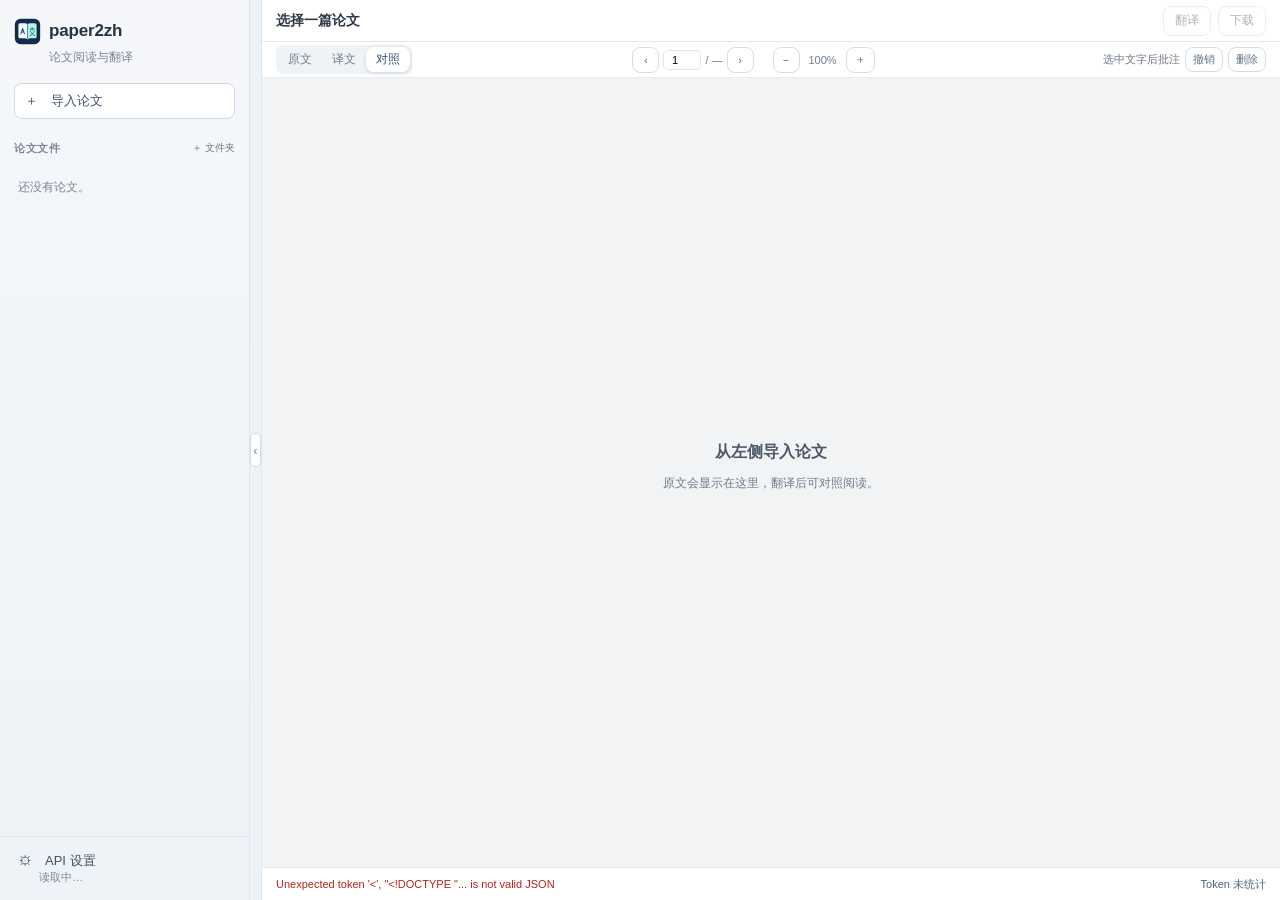
==== static/index.html @ c0a4ea42 "Release paper2zh v1.1.3" ====
<!doctype html>
<html lang="zh-CN">
<head>
<meta charset="utf-8">
<meta name="viewport" content="width=device-width, initial-scale=1">
<title>paper2zh · 论文工作区</title>
<link rel="icon" type="image/svg+xml" href="/static/icon.svg">
<link rel="alternate icon" href="/static/icon.ico">
<style>
:root{font-family:"Segoe UI","Microsoft YaHei",sans-serif;color:#26303d;--line:#e3e7ed;--muted:#778392}
*{box-sizing:border-box}[hidden]{display:none!important}body{margin:0}button,input,select{font:inherit}button{cursor:pointer}button:disabled{opacity:.45;cursor:default}
.app{height:100dvh;min-height:500px;display:grid;grid-template-columns:var(--sidebar-width,250px) 12px minmax(0,1fr)}
aside{display:flex;flex-direction:column;min-height:0;background:#f7f8fa;border-right:1px solid var(--line)}
.side-head{padding:20px 15px 13px}.brand{font-size:17px;font-weight:700}.brand b{display:inline-grid;place-items:center;background:#273344;color:white;width:27px;height:27px;border-radius:7px;margin-right:8px;font-size:14px}.hint{font-size:11px;color:var(--muted);margin:5px 0 20px 36px}
button{border:1px solid var(--line);border-radius:7px;background:white;color:#465364;padding:6px 10px}.primary{background:#2767d6;border-color:#2767d6;color:white}.import{width:100%;text-align:left;background:#273344;color:white;border-color:#273344;padding:10px}.import:hover{background:#3b4a60}
.side-label{font-size:11px;color:#929aa6;font-weight:700;letter-spacing:.08em;margin:8px 16px}.files{flex:1;min-height:0;overflow:auto;padding:0 7px}.file{display:block;width:100%;text-align:left;background:transparent;border:1px solid transparent;padding:10px;border-radius:8px}.file:hover{background:#edf0f4}.file.active{background:#e6efff;border-color:#d3e1fa}.file strong{display:block;overflow:hidden;text-overflow:ellipsis;white-space:nowrap;font-size:12px}.file small{display:block;color:var(--muted);font-size:11px;margin-top:3px}.files-empty{padding:12px;color:var(--muted);font-size:12px}
.side-foot{padding:9px;border-top:1px solid var(--line)}.side-foot button{width:100%;text-align:left;border:0;background:transparent}.side-foot small{display:block;color:var(--muted);margin-left:20px}
.sidebar-resizer{display:flex;align-items:center;justify-content:center;position:relative;background:#f0f3f7;border-right:1px solid var(--line);cursor:col-resize;touch-action:none;user-select:none}.sidebar-resizer:focus-visible{outline:2px solid #2767d6;outline-offset:-2px}.sidebar-resizer button{width:20px;height:34px;padding:0;border:1px solid #d4dce8;border-radius:5px;background:#fff;color:#6b7788;font-size:13px;line-height:1}.sidebar-resizer button:hover{color:#2767d6;background:#f4f7ff}.sidebar-collapsed aside{overflow:hidden;border-right:0}.sidebar-collapsed .sidebar-resizer{cursor:default}.sidebar-collapsed .sidebar-resizer button{cursor:pointer}.sidebar-resizing,.sidebar-resizing *{cursor:col-resize!important;user-select:none!important}
main{min-width:0;display:flex;flex-direction:column}.top{display:flex;align-items:center;gap:7px;height:42px;padding:0 12px;border-bottom:1px solid var(--line)}.title{flex:1;min-width:0;overflow:hidden;text-overflow:ellipsis;white-space:nowrap;font-size:13px;font-weight:600}.menu{display:none}
.tools{display:flex;align-items:center;justify-content:space-between;gap:7px;height:36px;min-height:36px;padding:4px 12px;border-bottom:1px solid var(--line);flex-wrap:nowrap;overflow:hidden}.tabs{display:flex;flex:none;background:#eff1f5;padding:2px;border-radius:7px}.tabs button{border:0;background:transparent;font-size:11px;padding:4px 10px}.tabs button.active{background:#fff;box-shadow:0 1px 4px #d5dbe5}.controls{display:flex;align-items:center;gap:4px;color:var(--muted);font-size:11px;white-space:nowrap}.controls input{width:38px;text-align:center;padding:3px;border:1px solid var(--line);border-radius:5px}.controls button{padding:2px 8px}.zoom{width:38px;text-align:center}
.notice{display:none;padding:4px 12px;background:#f4f7ff;color:#556b91;font-size:11px;line-height:16px}.notice.show{display:block}
.scroll{flex:1;min-height:0;overflow:auto;background:#edf0f3;padding:22px}.pages{display:flex;justify-content:center;align-items:flex-start;gap:20px;min-width:max-content;width:max-content;margin:auto}.panel{flex:none}.caption{color:#707b88;font-size:11px;margin-bottom:6px}.page{display:block;max-width:none;height:auto;background:white;box-shadow:0 2px 12px #17223324}.page-error{display:none;background:#fff;color:#b42318;padding:30px;width:400px}.page-error.show{display:block}
.empty{height:100%;display:grid;place-items:center;text-align:center;color:var(--muted);font-size:12px}.empty strong{font-size:16px;color:#4d5969}.status{padding:7px 16px;min-height:33px;border-top:1px solid var(--line);font-size:11px;color:var(--muted)}.status.error,.msg.error{color:#b42318}.msg.ok{color:#15803d}
.backdrop{display:none;position:fixed;inset:0;z-index:10;background:#14203366;align-items:center;justify-content:center;padding:16px}.backdrop.open{display:flex}.modal{background:white;border-radius:12px;width:min(100%,480px);padding:20px;max-height:90dvh;overflow:auto;box-shadow:0 20px 50px #14203330}.modal h2{font-size:17px;margin:0 0 15px}.close{float:right;border:0;font-size:20px;padding:0 4px;color:#8792a0}.field{display:block;font-size:12px;color:#596473;margin:0 0 12px}.field input,.field select{display:block;width:100%;height:36px;margin-top:5px;border:1px solid #d5dce6;border-radius:7px;padding:6px 9px}.field small,.help{font-size:11px;color:#85909e}.pick{width:100%;border:1px dashed #bcc8d8;background:#f8fafc;padding:15px;margin:0 0 14px;text-align:center;overflow:hidden;text-overflow:ellipsis}.actions{display:flex;justify-content:flex-end;gap:8px;margin-top:16px}.msg{min-height:17px;font-size:12px;color:var(--muted)}.check{display:flex;align-items:center;gap:6px;font-size:12px;color:#596473}.links{display:flex;gap:12px}.links a{color:#2767d6;font-size:13px}
@media(max-width:720px){.app{display:block}.sidebar-resizer{display:none}.sidebar-collapsed aside{overflow:auto}aside{position:fixed;z-index:5;top:0;bottom:0;width:250px;transform:translateX(-100%);transition:transform .2s}aside.open{transform:none}main{height:100dvh}.menu{display:block;position:relative;z-index:6}.top,.tools{padding-left:9px;padding-right:9px}.tools{height:auto;min-height:36px;flex-wrap:wrap;overflow:visible}.annotate-controls{width:100%;margin:2px 0}.scroll{padding:12px}}
</style>
<link rel="stylesheet" href="/static/workspace.css">
<style>
.library-root-drop{margin:2px 0 5px;padding:6px 9px;border:1px dashed #c5d0de;border-radius:7px;color:#6d7d90;font-size:11px;text-align:center;transition:background .12s,border-color .12s,color .12s}.library-root-drop.drop-target,.folder-row.drop-target{background:#e5effd;border-color:#6b9bd9;color:#2d649d}.file-row.dragging{opacity:.48}.folder-row.drop-target{outline:2px solid #9bbce7;outline-offset:-2px}
</style>
</head>
<body>
<div class="app">
<aside id="sidebar"><div class="side-head"><div class="brand"><img src="/static/icon.svg" alt="" class="brand-icon">paper2zh</div><div class="hint">论文阅读与翻译</div><button class="import" id="open-import">＋　导入论文</button></div><div class="side-label">论文文件 <button id="new-folder" title="新建文件夹">＋ 文件夹</button></div><div class="files" id="files"><div class="files-empty">还没有论文。</div></div><div class="side-foot"><button id="open-settings">⚙　API 设置<small id="provider-summary">读取中…</small></button></div></aside><div class="sidebar-resizer" id="sidebar-resizer" role="separator" aria-orientation="vertical" aria-label="调整侧栏宽度" tabindex="0"><button id="sidebar-toggle" type="button" aria-label="折叠侧栏" aria-expanded="true">‹</button></div>
<main><div class="top"><button class="menu" id="menu">☰</button><div class="title" id="title">选择一篇论文</div><button id="open-translate" disabled>翻译</button><button id="open-download" disabled>下载</button></div>
<div class="tools"><div class="tabs"><button data-view="source">原文</button><button data-view="translated">译文</button><button data-view="compare" class="active">对照</button></div><div class="controls"><button id="prev">‹</button><input id="page-number" type="number" min="1" value="1"><span>/ <span id="total">—</span></span><button id="next">›</button><span>　</span><button id="zoom-out">−</button><span class="zoom" id="zoom-label">100%</span><button id="zoom-in">＋</button></div><div class="annotate-controls"><span class="annotation-hint">选中文字后批注</span><button class="mini" id="annotation-undo" title="撤销最近一条批注">撤销</button><button class="mini" id="annotation-delete" title="删除所选批注">删除</button></div></div>
<div class="notice" id="notice"></div><div class="progress-wrap" id="progress-wrap" hidden><div class="progress-copy"><span id="progress-stage">正在准备</span><span id="progress-value">处理中</span></div><div class="progress-track"><div id="progress-fill"></div></div></div><div class="scroll" id="scroll"><div class="empty" id="empty"><div><strong>从左侧导入论文</strong><p>原文会显示在这里，翻译后可对照阅读。</p></div></div><div class="pages" id="pages" hidden><div class="panel" id="source-panel"><div class="caption">原文</div><div class="page-frame" id="source-frame"><canvas class="pdf-canvas" id="source-canvas"></canvas><div class="textLayer" id="source-text"></div><div class="annotation-layer" id="source-annotations"></div></div><div class="page-error" id="source-error">原文页面无法显示。</div></div><div class="panel" id="translated-panel"><div class="caption">译文</div><div class="page-frame" id="translated-frame"><canvas class="pdf-canvas" id="translated-canvas"></canvas><div class="textLayer" id="translated-text"></div><div class="annotation-layer" id="translated-annotations"></div></div><div class="page-error" id="translated-error">译文页面无法显示。</div></div></div></div><div class="status" id="status"><span id="status-text">就绪</span><span id="token-usage">Token 未统计</span></div></main></div>
<div class="annotation-menu" id="annotation-menu"><button data-color="#FFE066" class="swatch" style="background:#FFE066" title="黄色高亮"></button><button data-color="#8CE99A" class="swatch" style="background:#8CE99A" title="绿色高亮"></button><button data-color="#74C0FC" class="swatch" style="background:#74C0FC" title="蓝色高亮"></button><button data-color="#FAA2C1" class="swatch" style="background:#FAA2C1" title="粉色高亮"></button><button id="annotation-underline">下划线</button></div>
<div class="file-context-menu" id="file-context-menu" role="menu" aria-label="论文操作" hidden>
<button type="button" role="menuitem" data-file-action="copy-markdown"><span class="menu-item-icon" data-menu-icon="copy" aria-hidden="true"></span>复制 Markdown 目录地址</button>
<button type="button" role="menuitem" data-file-action="move"><span class="menu-item-icon" data-menu-icon="folder" aria-hidden="true"></span>移动到文件夹</button>
<button type="button" role="menuitem" data-file-action="delete"><span class="menu-item-icon" data-menu-icon="trash" aria-hidden="true"></span>从文献库删除</button>
</div>
<div class="file-toast" id="file-toast" role="status" aria-live="polite" hidden></div>
<div class="backdrop" id="import-modal"><div class="modal"><button class="close" data-close="import-modal">×</button><h2>导入论文</h2><input type="file" accept=".pdf,application/pdf" id="file-input" hidden><button class="pick" id="pick-file">点击选择 PDF（最大 100 MB）</button><label class="field">导入后处理<select id="import-action"><option value="import">仅导入，稍后翻译</option><option value="translate">导入并翻译</option><option value="demo">导入并演示流程</option></select></label><div id="import-options" hidden><label class="field">范围<select id="import-mode"><option value="trial">指定页码</option><option value="full">全文</option></select></label><label class="field" id="import-pages-wrap">页码<input id="import-pages" placeholder="例如 1-3 或 1,4-5"></label></div><div class="msg" id="import-msg"></div><div class="actions"><button data-close="import-modal">取消</button><button class="primary" id="submit-import">导入</button></div></div></div>
<div class="backdrop" id="translate-modal"><div class="modal"><button class="close" data-close="translate-modal">×</button><h2>翻译论文</h2><p class="help" id="translate-name"></p><label class="field">范围<select id="translate-mode"><option value="trial">指定页码</option><option value="full">全文</option></select></label><label class="field" id="translate-pages-wrap">页码<input id="translate-pages" placeholder="例如 1-3 或 1,4-5"></label><label class="check"><input type="checkbox" id="translate-demo">演示流程，不调用 API</label><div class="msg" id="translate-msg"></div><div class="actions"><button data-close="translate-modal">取消</button><button class="primary" id="submit-translate">开始翻译</button></div></div></div>
<div class="backdrop" id="settings-modal"><div class="modal"><button class="close" data-close="settings-modal">×</button><h2>API 设置</h2><label class="field">Provider<input id="provider"></label><label class="field">Base URL<input id="base-url"></label><label class="field">模型<input id="model"></label><label class="field">API Key<input id="api-key" type="password" autocomplete="new-password" placeholder="留空保持原值"><small id="key-state"></small></label><label class="check"><input id="reuse-key" type="checkbox">更换服务商或 URL 时复用现有 Key</label><p class="help" id="storage"></p><div class="msg" id="settings-msg"></div><div class="actions"><button id="test-connection">测试连接</button><button class="primary" id="save-settings">保存设置</button></div></div></div>
<div class="backdrop" id="duplicate-modal"><div class="modal"><button class="close" data-close="duplicate-modal">×</button><h2>论文已存在</h2><p class="help" id="duplicate-name">已打开已有论文。</p><div class="actions"><button class="primary" data-close="duplicate-modal">知道了</button></div></div></div>
<div class="backdrop" id="folder-modal"><div class="modal"><button class="close" data-close="folder-modal">×</button><h2 id="folder-title">新建文件夹</h2><label class="field" id="folder-name-wrap">文件夹名称<input id="folder-name" maxlength="80"></label><label class="field">上级文件夹<select id="folder-parent"></select></label><div class="msg" id="folder-msg"></div><div class="actions"><button data-close="folder-modal">取消</button><button class="primary" id="submit-folder">保存</button></div></div></div>
<div class="backdrop" id="folder-delete-modal" role="dialog" aria-modal="true" aria-labelledby="folder-delete-title" aria-describedby="folder-delete-description"><div class="modal"><button class="close" data-close="folder-delete-modal">×</button><h2 id="folder-delete-title">删除文件夹</h2><p class="help" id="folder-delete-description">仅删除“<strong id="folder-delete-name"></strong>”这一分类；本层文献和子文件夹会移到上一级，所有文献内容都会保留。</p><div class="msg" id="folder-delete-msg"></div><div class="actions"><button id="folder-delete-cancel" data-close="folder-delete-modal">取消</button><button class="primary danger" id="submit-folder-delete">删除分类</button></div></div></div>
<div class="backdrop" id="move-modal"><div class="modal"><button class="close" data-close="move-modal">×</button><h2>移动论文</h2><p class="help" id="move-name"></p><label class="field">目标文件夹<select id="move-destination"></select></label><div class="msg" id="move-msg"></div><div class="actions"><button data-close="move-modal">取消</button><button class="primary" id="submit-move">移动</button></div></div></div>
<div class="backdrop" id="delete-modal" role="dialog" aria-modal="true" aria-labelledby="delete-title"><div class="modal"><button class="close" data-close="delete-modal">×</button><h2 id="delete-title">从文献库删除</h2><p class="help">仅删除 <strong id="delete-name"></strong> 在软件文献库中托管的 PDF、译文、Markdown、批注和记录。外部原始 PDF 不会被删除。</p><div class="msg" id="delete-msg"></div><div class="actions"><button id="delete-cancel" data-close="delete-modal">取消</button><button class="primary danger" id="submit-delete">删除文献库副本</button></div></div></div>
<script type="module" src="/static/workspace.mjs"></script>
</body>
</html>
---- static/workspace.css ----
[hidden]{display:none!important}
.page-frame{position:relative;background:white;box-shadow:0 2px 12px #17223324}
.pdf-canvas{display:block}
.textLayer{position:absolute;inset:0;overflow:hidden;line-height:1;text-align:initial;text-size-adjust:none;forced-color-adjust:none;transform-origin:0 0;--min-font-size:1;--text-scale-factor:calc(var(--total-scale-factor) * var(--min-font-size));--min-font-size-inv:calc(1 / var(--min-font-size))}
.textLayer span,.textLayer br{position:absolute;color:transparent;white-space:pre;cursor:text;transform-origin:0 0;user-select:text}
.textLayer > :not(.markedContent),.textLayer .markedContent span:not(.markedContent){--font-height:0;font-size:calc(var(--text-scale-factor) * var(--font-height));--scale-x:1;--rotate:0deg;transform:rotate(var(--rotate)) scaleX(var(--scale-x)) scale(var(--min-font-size-inv))}
.textLayer .markedContent{display:contents}
.textLayer ::selection{background:rgba(45,110,225,.33)}
.annotation-layer{position:absolute;inset:0;pointer-events:none;overflow:hidden}
.annotation-mark{position:absolute;mix-blend-mode:multiply;opacity:.48}
.annotation-mark.underline{background:transparent!important;border-bottom:2px solid var(--mark-color)}
.annotate-controls{display:flex;align-items:center;gap:5px;margin-left:8px}
.annotate-controls .swatch{width:22px;height:22px;padding:0;border:1px solid #a8b1bd;border-radius:5px}
.annotate-controls .mini{font-size:11px;padding:4px 7px}
.annotate-controls .mini.active{border-color:#2767d6;color:#2767d6;background:#eff5ff}
.annotation-hint{font-size:11px;color:#6d7784;white-space:nowrap}
.annotation-menu{display:none;position:fixed;z-index:9;background:white;border:1px solid #dce2ea;border-radius:9px;box-shadow:0 6px 22px #16243633;padding:7px;gap:5px;align-items:center}
.annotation-menu.open{display:flex}.annotation-menu button{font-size:11px;padding:4px 7px}
.annotation-menu .swatch{width:24px;height:24px;padding:0;border:1px solid #b3bcc9}
@media(max-width:900px){.annotate-controls{width:100%;margin:2px 0}.annotation-hint{display:none}}
.status{display:flex;justify-content:space-between;gap:12px;align-items:center}.status #status-text{min-width:0;overflow:hidden;text-overflow:ellipsis;white-space:nowrap}.status #token-usage{flex:none;white-space:nowrap;font-variant-numeric:tabular-nums;color:#50627b}
.brand-icon{width:27px;height:27px;margin-right:8px;border-radius:7px;vertical-align:middle}
.side-label{display:flex;justify-content:space-between;align-items:center}.side-label button{font-size:10px;font-weight:400;color:#697585;background:transparent;border:0;padding:2px 0}.folder-row{display:flex;align-items:center;gap:3px;height:32px;padding-right:5px;border-radius:7px}.folder-row:hover{background:#edf0f4}.folder-toggle{flex:1;min-width:0;background:transparent;border:0;text-align:left;padding:5px 2px;overflow:hidden;text-overflow:ellipsis;white-space:nowrap;font-size:12px}.folder-action,.file-move{border:0;background:transparent;color:#788493;padding:2px 4px;font-size:12px}.folder-action:hover,.file-move:hover{color:#2767d6;background:#e5ecf7}.file-row{display:flex;align-items:center;border-radius:8px}.file-row .file{flex:1;min-width:0}.file-row .file-move{margin-right:4px}
html,body{height:100%;overflow:hidden}.app{height:100dvh;min-height:0;overflow:hidden}main{min-height:0;height:100%}.scroll{min-height:0;overflow:auto}#pages.pages{display:block;width:100%;min-width:0;margin:0}.reader-row{display:flex;justify-content:center;align-items:flex-start;gap:20px;width:100%;min-width:0}.reader-row+.reader-row{margin-top:19px}.reader-panel{flex:none}.page-placeholder{display:grid;place-items:center;width:100%;height:100%;min-height:30px;color:#8b96a5;font-size:12px;background:#fff}.reader-panel .page-error{width:auto;min-width:240px}.reader-panel .page-frame{overflow:hidden}
.progress-wrap{padding:8px 16px 10px;background:#f4f7fd;border-bottom:1px solid #e1e8f4}.progress-copy{display:flex;justify-content:space-between;color:#3f5c82;font-size:11px;margin-bottom:6px}.progress-track{height:5px;overflow:hidden;background:#dce6f3;border-radius:99px}.progress-track>div{height:100%;width:0;background:#2767d6;border-radius:99px;transition:width .25s}.progress-wrap.indeterminate .progress-track>div{width:35%;animation:progress-slide 1.5s ease-in-out infinite}@keyframes progress-slide{from{transform:translateX(-100%)}to{transform:translateX(290%)}}
.progress-wrap{padding:3px 12px 4px}.progress-copy{margin-bottom:3px;font-size:10px;line-height:13px}.progress-track{height:3px}
@media (min-width:721px) and (max-width:900px){.annotate-controls{width:auto;margin:0 0 0 4px}.tools{gap:4px}.tabs button{padding-left:6px;padding-right:6px}.controls button{padding-left:5px;padding-right:5px}}
.scroll{cursor:text}.scroll.space-pan{cursor:grab}.scroll.space-pan.is-panning{cursor:grabbing}
.actions .danger{background:#b74745;color:#fff;border-color:#b74745}.actions .danger:hover{background:#9f3938;border-color:#9f3938}

/* Light desktop reading workspace. Keep the reader geometry above intact. */
:root{
  --line:#e1e6ee;
  --muted:#6f7c8c;
  --ink:#273343;
  --accent:#3f78c9;
  --sidebar-bg:#f3f6f9;
}
html,body{font-family:"Segoe UI Variable","Segoe UI","Microsoft YaHei UI","Microsoft YaHei",sans-serif;color:var(--ink);font-size:14px}
button,input,select{font-family:inherit}
button{border-radius:8px;transition:background-color .12s ease,border-color .12s ease,color .12s ease,box-shadow .12s ease}
aside{background:linear-gradient(180deg,#f5f7fa 0%,#eef3f7 100%);border-right-color:#dfe5ec}
.side-head{padding:18px 14px 12px}.brand{font-size:17px;font-weight:600;letter-spacing:-.01em}.brand b{font-weight:600}.hint{font-size:12px;color:#788596;margin:4px 0 17px 35px}
.import{height:36px;padding:7px 10px;background:#fff;color:#41546b;border:1px solid #cfd9e5;font-size:13px;font-weight:500}.import:hover{background:#f5f8fc;border-color:#b7c7da;color:#2f5f9e}
.side-label{font-size:11px;color:#7d8998;font-weight:600;letter-spacing:.05em;margin:8px 14px}.side-label button{font-weight:500}
.files{padding:0 7px 8px}.file-row{min-height:46px}.file{padding:8px 9px;border-radius:8px;color:#344252}.file:hover{background:#e8edf3}.file:focus-visible,.file-menu-trigger:focus-visible,.folder-toggle:focus-visible,.folder-action:focus-visible{outline:2px solid #8eb5e4;outline-offset:-2px}.file.active{position:relative;background:#e7edf4;border-color:transparent;color:#25384d;box-shadow:inset 2px 0 0 var(--accent)}.file strong{font-size:13px;font-weight:500;line-height:18px}.file small{font-size:11px;color:#788697;margin-top:2px}.files-empty{padding:14px 11px;color:#788697;font-size:12px}
.ui-icon,.menu-item-icon{display:inline-flex;align-items:center;justify-content:center;flex:0 0 auto;width:16px;height:16px;margin-right:7px;color:#75869b;vertical-align:-3px}.ui-icon svg,.menu-item-icon svg{width:15px;height:15px;fill:none;stroke:currentColor;stroke-linecap:round;stroke-linejoin:round;stroke-width:1.35}.folder-toggle .ui-icon{margin-right:6px}.folder-toggle .ui-icon:first-child{width:11px;margin-right:3px;color:#8695a7}.folder-toggle{font-size:13px;color:#425163;padding:6px 2px}.folder-row{height:34px}.folder-action,.file-menu-trigger{width:28px;height:28px;padding:5px;border-radius:6px;color:#8190a1;font-size:12px;line-height:1}.folder-action{opacity:0}.folder-row:hover .folder-action,.folder-action:focus-visible{opacity:1}.folder-action .ui-icon,.file-menu-trigger .ui-icon{width:16px;height:16px;margin:0}.folder-action:hover,.file-menu-trigger:hover{color:#3f6fa9;background:#e2eaf3}.file-menu-trigger{opacity:0;border:0;background:transparent;margin-right:3px}.file-row:hover .file-menu-trigger,.file-menu-trigger:focus-visible{opacity:1}
.side-foot{padding:9px;border-top-color:#dfe5ec}.side-foot button{color:#425163;font-size:13px}.side-foot small{font-size:11px;color:#788697}
.sidebar-resizer{background:#edf2f6;border-right-color:#dfe5ec}.sidebar-resizer button{border-color:#d2dce7;color:#718096}.sidebar-resizer button:hover{color:#3f78c9;background:#f8fbff}
main{background:#fff}.top{height:42px;padding:0 14px;border-bottom-color:#e2e7ed}.title{font-size:14px;font-weight:600;color:#2e3947}.top>button:not(.menu){height:30px;padding:4px 11px;background:#fff;border-color:#d2dbe6;color:#4b5b6e;font-size:12px}.top>button:not(.menu):not(:disabled):hover{background:#f4f7fb;border-color:#b9c9db;color:#315f98}.tools{height:36px;min-height:36px;padding:4px 14px;border-bottom-color:#e7ebf0}.tabs{background:#f0f3f6}.tabs button{font-size:12px;color:#718094}.tabs button.active{color:#334e70;box-shadow:0 1px 4px #c9d2dd}.controls button{border-color:#d5dee8;background:#fff;color:#627185;height:26px;min-width:27px}.controls button:hover{background:#f4f7fb;color:#3d6fa8}.annotate-controls .mini{height:25px;border-color:#d5dee8;background:#fff;color:#637286}.annotate-controls .mini:hover{background:#f4f7fb}.scroll{background:#f1f3f5;padding:20px}.page-frame{box-shadow:0 2px 13px rgba(35,49,66,.13)}.status{padding:7px 14px;border-top-color:#e3e8ee;color:#748193;background:#fff}
.file-context-menu{position:fixed;z-index:30;display:flex;flex-direction:column;min-width:222px;padding:5px;background:#fff;border:1px solid #d8e0ea;border-radius:9px;box-shadow:0 9px 28px rgba(33,49,69,.16)}.file-context-menu.open{display:flex}.file-context-menu button{display:flex;align-items:center;width:100%;min-height:34px;padding:7px 9px;border:0;border-radius:6px;background:transparent;color:#394b60;text-align:left;font-size:13px}.file-context-menu button:hover,.file-context-menu button:focus-visible{background:#eef4fb;color:#2f619b;outline:none}.file-context-menu .menu-item-icon{margin-right:8px;color:#70839a}.file-toast{position:fixed;z-index:40;left:50%;bottom:47px;transform:translateX(-50%);max-width:min(90vw,460px);padding:8px 13px;border:1px solid #d6e0ec;border-radius:8px;background:#fff;color:#45617f;box-shadow:0 5px 18px rgba(33,49,69,.14);font-size:12px}.file-toast.error{color:#a13c3a;border-color:#edd0cf;background:#fffafa}
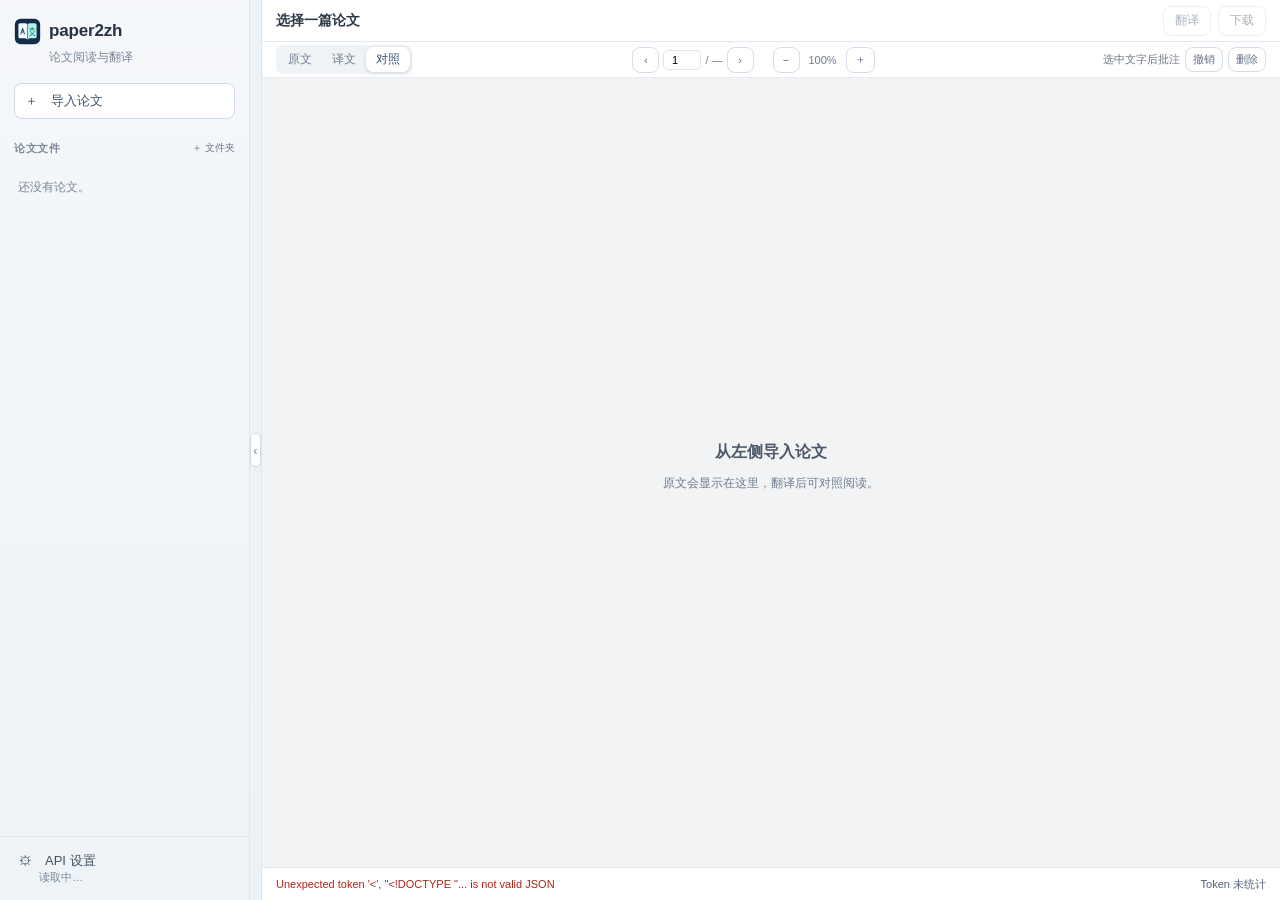
==== commit 6fe4a11f: "feat: add bounded batch PDF import" ====
--- a/static/index.html
+++ b/static/index.html
@@ -25,6 +25,7 @@
 @media(max-width:720px){.app{display:block}.sidebar-resizer{display:none}.sidebar-collapsed aside{overflow:auto}aside{position:fixed;z-index:5;top:0;bottom:0;width:250px;transform:translateX(-100%);transition:transform .2s}aside.open{transform:none}main{height:100dvh}.menu{display:block;position:relative;z-index:6}.top,.tools{padding-left:9px;padding-right:9px}.tools{height:auto;min-height:36px;flex-wrap:wrap;overflow:visible}.annotate-controls{width:100%;margin:2px 0}.scroll{padding:12px}}
 </style>
 <link rel="stylesheet" href="/static/workspace.css">
+<style>#import-summary{max-height:35vh;overflow:auto}</style>
 <style>
 .library-root-drop{margin:2px 0 5px;padding:6px 9px;border:1px dashed #c5d0de;border-radius:7px;color:#6d7d90;font-size:11px;text-align:center;transition:background .12s,border-color .12s,color .12s}.library-root-drop.drop-target,.folder-row.drop-target{background:#e5effd;border-color:#6b9bd9;color:#2d649d}.file-row.dragging{opacity:.48}.folder-row.drop-target{outline:2px solid #9bbce7;outline-offset:-2px}
 </style>
@@ -42,7 +43,7 @@
 <button type="button" role="menuitem" data-file-action="delete"><span class="menu-item-icon" data-menu-icon="trash" aria-hidden="true"></span>从文献库删除</button>
 </div>
 <div class="file-toast" id="file-toast" role="status" aria-live="polite" hidden></div>
-<div class="backdrop" id="import-modal"><div class="modal"><button class="close" data-close="import-modal">×</button><h2>导入论文</h2><input type="file" accept=".pdf,application/pdf" id="file-input" hidden><button class="pick" id="pick-file">点击选择 PDF（最大 100 MB）</button><label class="field">导入后处理<select id="import-action"><option value="import">仅导入，稍后翻译</option><option value="translate">导入并翻译</option><option value="demo">导入并演示流程</option></select></label><div id="import-options" hidden><label class="field">范围<select id="import-mode"><option value="trial">指定页码</option><option value="full">全文</option></select></label><label class="field" id="import-pages-wrap">页码<input id="import-pages" placeholder="例如 1-3 或 1,4-5"></label></div><div class="msg" id="import-msg"></div><div class="actions"><button data-close="import-modal">取消</button><button class="primary" id="submit-import">导入</button></div></div></div>
+<div class="backdrop" id="import-modal"><div class="modal"><button class="close" data-close="import-modal">×</button><h2>导入论文</h2><input type="file" accept=".pdf,application/pdf" id="file-input" multiple hidden><button class="pick" id="pick-file">点击选择 PDF（最大 100 MB）</button><div class="help" id="import-selection" aria-live="polite">未选择文件</div><label class="field">导入后处理<select id="import-action"><option value="import">仅导入，稍后翻译</option><option value="translate">导入并翻译</option><option value="demo">导入并演示流程</option></select></label><div class="help" id="import-batch-hint" hidden>已选择多篇论文，本批次仅支持“仅导入，稍后翻译”。</div><div id="import-options" hidden><label class="field">范围<select id="import-mode"><option value="trial">指定页码</option><option value="full">全文</option></select></label><label class="field" id="import-pages-wrap">页码<input id="import-pages" placeholder="例如 1-3 或 1,4-5"></label></div><div class="progress-wrap indeterminate" id="import-progress" hidden><div class="progress-copy"><span id="import-progress-stage">正在导入</span><span id="import-progress-value">处理中</span></div><div class="progress-track"><div id="import-progress-fill"></div></div></div><div class="msg" id="import-msg"></div><div class="msg" id="import-summary" hidden></div><div class="actions"><button data-close="import-modal">取消</button><button class="primary" id="submit-import">导入</button></div></div></div>
 <div class="backdrop" id="translate-modal"><div class="modal"><button class="close" data-close="translate-modal">×</button><h2>翻译论文</h2><p class="help" id="translate-name"></p><label class="field">范围<select id="translate-mode"><option value="trial">指定页码</option><option value="full">全文</option></select></label><label class="field" id="translate-pages-wrap">页码<input id="translate-pages" placeholder="例如 1-3 或 1,4-5"></label><label class="check"><input type="checkbox" id="translate-demo">演示流程，不调用 API</label><div class="msg" id="translate-msg"></div><div class="actions"><button data-close="translate-modal">取消</button><button class="primary" id="submit-translate">开始翻译</button></div></div></div>
 <div class="backdrop" id="settings-modal"><div class="modal"><button class="close" data-close="settings-modal">×</button><h2>API 设置</h2><label class="field">Provider<input id="provider"></label><label class="field">Base URL<input id="base-url"></label><label class="field">模型<input id="model"></label><label class="field">API Key<input id="api-key" type="password" autocomplete="new-password" placeholder="留空保持原值"><small id="key-state"></small></label><label class="check"><input id="reuse-key" type="checkbox">更换服务商或 URL 时复用现有 Key</label><p class="help" id="storage"></p><div class="msg" id="settings-msg"></div><div class="actions"><button id="test-connection">测试连接</button><button class="primary" id="save-settings">保存设置</button></div></div></div>
 <div class="backdrop" id="duplicate-modal"><div class="modal"><button class="close" data-close="duplicate-modal">×</button><h2>论文已存在</h2><p class="help" id="duplicate-name">已打开已有论文。</p><div class="actions"><button class="primary" data-close="duplicate-modal">知道了</button></div></div></div>
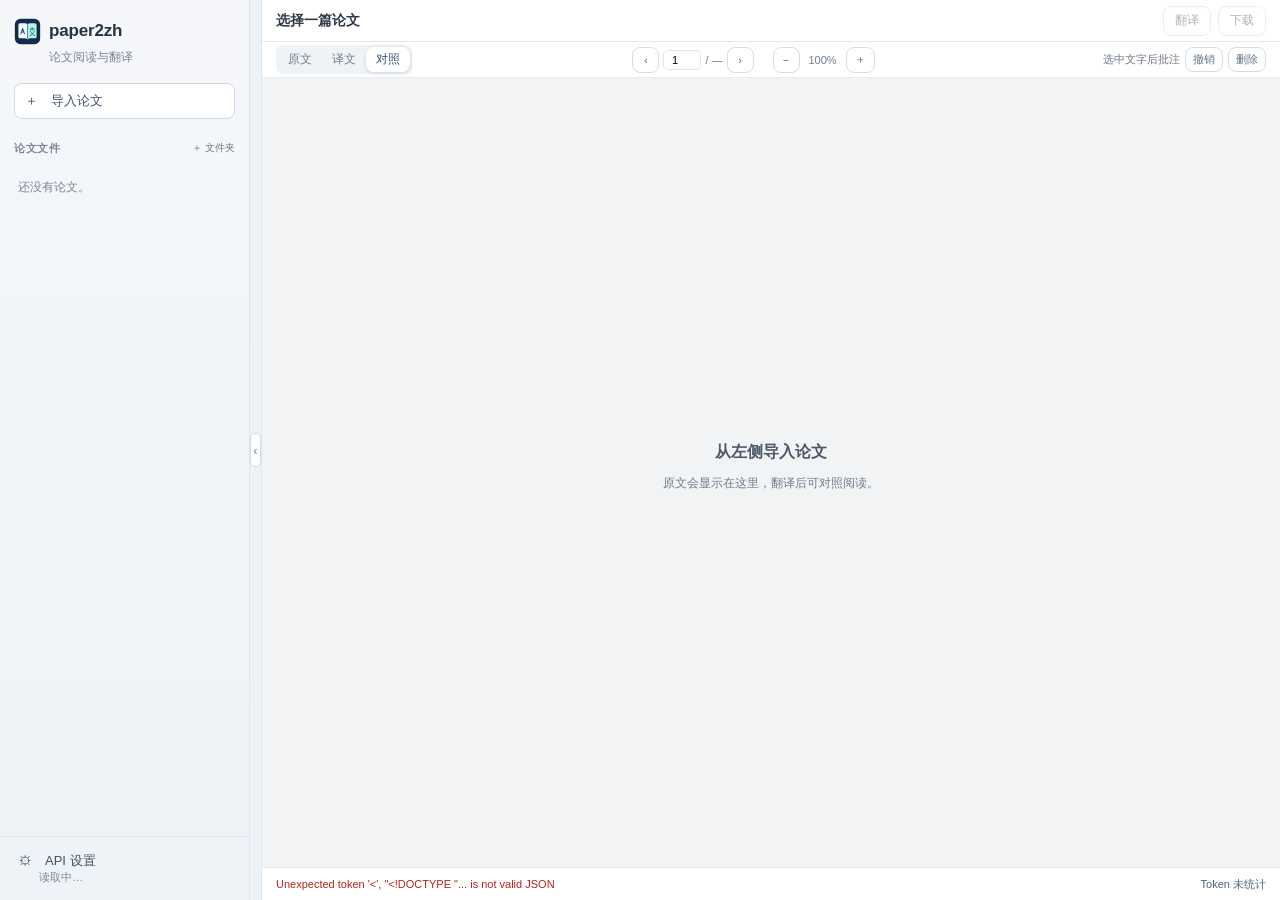
==== commit 4bf32713: "fix: harden diagnostics and unicode responses" ====
--- a/static/index.html
+++ b/static/index.html
@@ -45,7 +45,7 @@
 <div class="file-toast" id="file-toast" role="status" aria-live="polite" hidden></div>
 <div class="backdrop" id="import-modal"><div class="modal"><button class="close" data-close="import-modal">×</button><h2>导入论文</h2><input type="file" accept=".pdf,application/pdf" id="file-input" multiple hidden><button class="pick" id="pick-file">点击选择 PDF（最大 100 MB）</button><div class="help" id="import-selection" aria-live="polite">未选择文件</div><label class="field">导入后处理<select id="import-action"><option value="import">仅导入，稍后翻译</option><option value="translate">导入并翻译</option><option value="demo">导入并演示流程</option></select></label><div class="help" id="import-batch-hint" hidden>已选择多篇论文，本批次仅支持“仅导入，稍后翻译”。</div><div id="import-options" hidden><label class="field">范围<select id="import-mode"><option value="trial">指定页码</option><option value="full">全文</option></select></label><label class="field" id="import-pages-wrap">页码<input id="import-pages" placeholder="例如 1-3 或 1,4-5"></label></div><div class="progress-wrap indeterminate" id="import-progress" hidden><div class="progress-copy"><span id="import-progress-stage">正在导入</span><span id="import-progress-value">处理中</span></div><div class="progress-track"><div id="import-progress-fill"></div></div></div><div class="msg" id="import-msg"></div><div class="msg" id="import-summary" hidden></div><div class="actions"><button data-close="import-modal">取消</button><button class="primary" id="submit-import">导入</button></div></div></div>
 <div class="backdrop" id="translate-modal"><div class="modal"><button class="close" data-close="translate-modal">×</button><h2>翻译论文</h2><p class="help" id="translate-name"></p><label class="field">范围<select id="translate-mode"><option value="trial">指定页码</option><option value="full">全文</option></select></label><label class="field" id="translate-pages-wrap">页码<input id="translate-pages" placeholder="例如 1-3 或 1,4-5"></label><label class="check"><input type="checkbox" id="translate-demo">演示流程，不调用 API</label><div class="msg" id="translate-msg"></div><div class="actions"><button data-close="translate-modal">取消</button><button class="primary" id="submit-translate">开始翻译</button></div></div></div>
-<div class="backdrop" id="settings-modal"><div class="modal"><button class="close" data-close="settings-modal">×</button><h2>API 设置</h2><label class="field">Provider<input id="provider"></label><label class="field">Base URL<input id="base-url"></label><label class="field">模型<input id="model"></label><label class="field">API Key<input id="api-key" type="password" autocomplete="new-password" placeholder="留空保持原值"><small id="key-state"></small></label><label class="check"><input id="reuse-key" type="checkbox">更换服务商或 URL 时复用现有 Key</label><p class="help" id="storage"></p><div class="msg" id="settings-msg"></div><div class="actions"><button id="test-connection">测试连接</button><button class="primary" id="save-settings">保存设置</button></div></div></div>
+<div class="backdrop" id="settings-modal"><div class="modal"><button class="close" data-close="settings-modal">×</button><h2>API 设置</h2><label class="field">Provider<input id="provider"></label><label class="field">Base URL<input id="base-url"></label><label class="field">模型<input id="model"></label><label class="field">API Key<input id="api-key" type="password" autocomplete="new-password" placeholder="留空保持原值"><small id="key-state"></small></label><label class="check"><input id="reuse-key" type="checkbox">更换服务商或 URL 时复用现有 Key</label><p class="help" id="storage"></p><div class="msg" id="settings-msg"></div><div class="actions"><button id="download-diagnostics">下载诊断日志</button><button id="test-connection">测试连接</button><button class="primary" id="save-settings">保存设置</button></div></div></div>
 <div class="backdrop" id="duplicate-modal"><div class="modal"><button class="close" data-close="duplicate-modal">×</button><h2>论文已存在</h2><p class="help" id="duplicate-name">已打开已有论文。</p><div class="actions"><button class="primary" data-close="duplicate-modal">知道了</button></div></div></div>
 <div class="backdrop" id="folder-modal"><div class="modal"><button class="close" data-close="folder-modal">×</button><h2 id="folder-title">新建文件夹</h2><label class="field" id="folder-name-wrap">文件夹名称<input id="folder-name" maxlength="80"></label><label class="field">上级文件夹<select id="folder-parent"></select></label><div class="msg" id="folder-msg"></div><div class="actions"><button data-close="folder-modal">取消</button><button class="primary" id="submit-folder">保存</button></div></div></div>
 <div class="backdrop" id="folder-delete-modal" role="dialog" aria-modal="true" aria-labelledby="folder-delete-title" aria-describedby="folder-delete-description"><div class="modal"><button class="close" data-close="folder-delete-modal">×</button><h2 id="folder-delete-title">删除文件夹</h2><p class="help" id="folder-delete-description">仅删除“<strong id="folder-delete-name"></strong>”这一分类；本层文献和子文件夹会移到上一级，所有文献内容都会保留。</p><div class="msg" id="folder-delete-msg"></div><div class="actions"><button id="folder-delete-cancel" data-close="folder-delete-modal">取消</button><button class="primary danger" id="submit-folder-delete">删除分类</button></div></div></div>
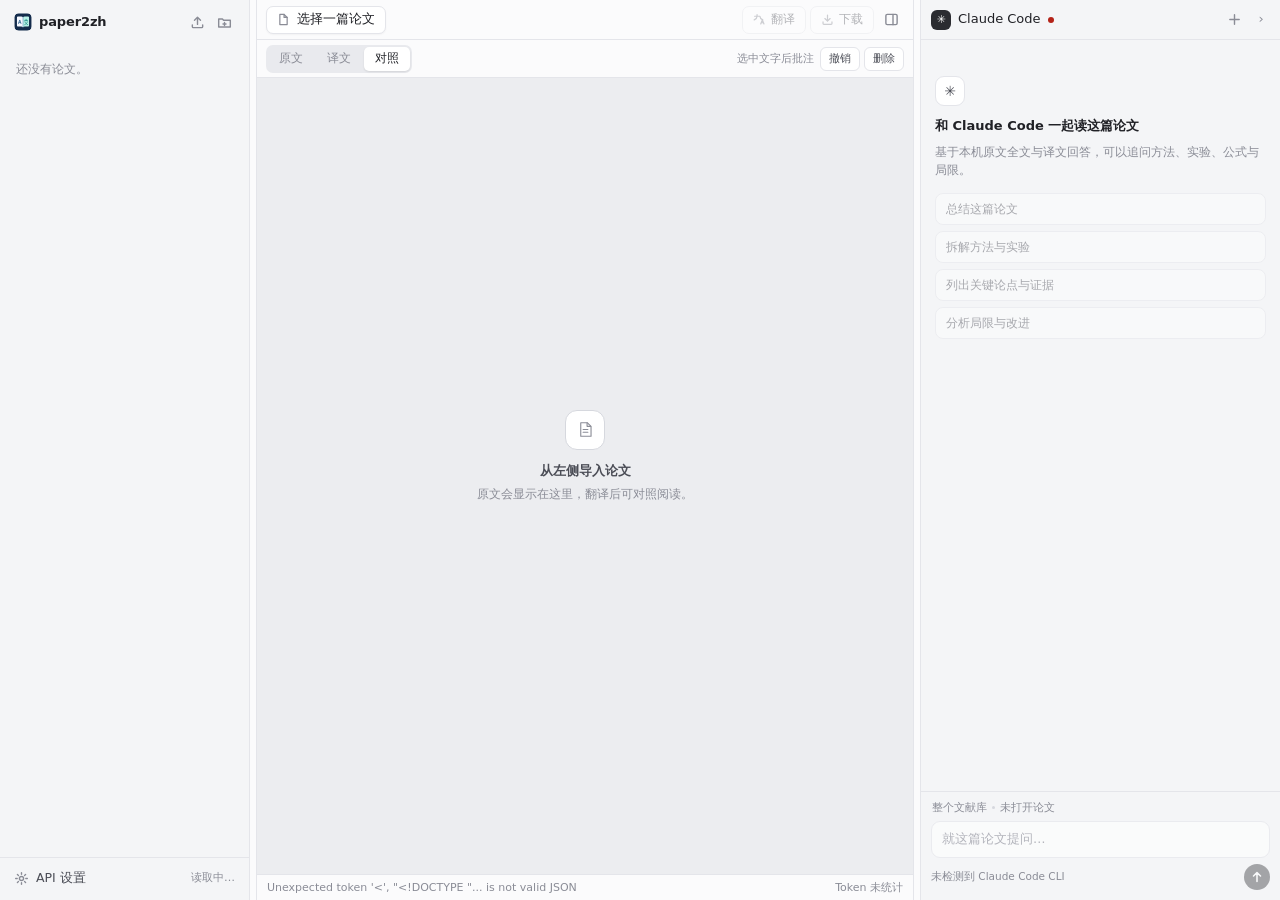
==== commit 820ffd34: "feat: add Agentero-style workspace and Claude Code assistant - restyle the three-pane workspace with" ====
--- a/static/index.html
+++ b/static/index.html
@@ -6,51 +6,271 @@
 <title>paper2zh · 论文工作区</title>
 <link rel="icon" type="image/svg+xml" href="/static/icon.svg">
 <link rel="alternate icon" href="/static/icon.ico">
-<style>
-:root{font-family:"Segoe UI","Microsoft YaHei",sans-serif;color:#26303d;--line:#e3e7ed;--muted:#778392}
-*{box-sizing:border-box}[hidden]{display:none!important}body{margin:0}button,input,select{font:inherit}button{cursor:pointer}button:disabled{opacity:.45;cursor:default}
-.app{height:100dvh;min-height:500px;display:grid;grid-template-columns:var(--sidebar-width,250px) 12px minmax(0,1fr)}
-aside{display:flex;flex-direction:column;min-height:0;background:#f7f8fa;border-right:1px solid var(--line)}
-.side-head{padding:20px 15px 13px}.brand{font-size:17px;font-weight:700}.brand b{display:inline-grid;place-items:center;background:#273344;color:white;width:27px;height:27px;border-radius:7px;margin-right:8px;font-size:14px}.hint{font-size:11px;color:var(--muted);margin:5px 0 20px 36px}
-button{border:1px solid var(--line);border-radius:7px;background:white;color:#465364;padding:6px 10px}.primary{background:#2767d6;border-color:#2767d6;color:white}.import{width:100%;text-align:left;background:#273344;color:white;border-color:#273344;padding:10px}.import:hover{background:#3b4a60}
-.side-label{font-size:11px;color:#929aa6;font-weight:700;letter-spacing:.08em;margin:8px 16px}.files{flex:1;min-height:0;overflow:auto;padding:0 7px}.file{display:block;width:100%;text-align:left;background:transparent;border:1px solid transparent;padding:10px;border-radius:8px}.file:hover{background:#edf0f4}.file.active{background:#e6efff;border-color:#d3e1fa}.file strong{display:block;overflow:hidden;text-overflow:ellipsis;white-space:nowrap;font-size:12px}.file small{display:block;color:var(--muted);font-size:11px;margin-top:3px}.files-empty{padding:12px;color:var(--muted);font-size:12px}
-.side-foot{padding:9px;border-top:1px solid var(--line)}.side-foot button{width:100%;text-align:left;border:0;background:transparent}.side-foot small{display:block;color:var(--muted);margin-left:20px}
-.sidebar-resizer{display:flex;align-items:center;justify-content:center;position:relative;background:#f0f3f7;border-right:1px solid var(--line);cursor:col-resize;touch-action:none;user-select:none}.sidebar-resizer:focus-visible{outline:2px solid #2767d6;outline-offset:-2px}.sidebar-resizer button{width:20px;height:34px;padding:0;border:1px solid #d4dce8;border-radius:5px;background:#fff;color:#6b7788;font-size:13px;line-height:1}.sidebar-resizer button:hover{color:#2767d6;background:#f4f7ff}.sidebar-collapsed aside{overflow:hidden;border-right:0}.sidebar-collapsed .sidebar-resizer{cursor:default}.sidebar-collapsed .sidebar-resizer button{cursor:pointer}.sidebar-resizing,.sidebar-resizing *{cursor:col-resize!important;user-select:none!important}
-main{min-width:0;display:flex;flex-direction:column}.top{display:flex;align-items:center;gap:7px;height:42px;padding:0 12px;border-bottom:1px solid var(--line)}.title{flex:1;min-width:0;overflow:hidden;text-overflow:ellipsis;white-space:nowrap;font-size:13px;font-weight:600}.menu{display:none}
-.tools{display:flex;align-items:center;justify-content:space-between;gap:7px;height:36px;min-height:36px;padding:4px 12px;border-bottom:1px solid var(--line);flex-wrap:nowrap;overflow:hidden}.tabs{display:flex;flex:none;background:#eff1f5;padding:2px;border-radius:7px}.tabs button{border:0;background:transparent;font-size:11px;padding:4px 10px}.tabs button.active{background:#fff;box-shadow:0 1px 4px #d5dbe5}.controls{display:flex;align-items:center;gap:4px;color:var(--muted);font-size:11px;white-space:nowrap}.controls input{width:38px;text-align:center;padding:3px;border:1px solid var(--line);border-radius:5px}.controls button{padding:2px 8px}.zoom{width:38px;text-align:center}
-.notice{display:none;padding:4px 12px;background:#f4f7ff;color:#556b91;font-size:11px;line-height:16px}.notice.show{display:block}
-.scroll{flex:1;min-height:0;overflow:auto;background:#edf0f3;padding:22px}.pages{display:flex;justify-content:center;align-items:flex-start;gap:20px;min-width:max-content;width:max-content;margin:auto}.panel{flex:none}.caption{color:#707b88;font-size:11px;margin-bottom:6px}.page{display:block;max-width:none;height:auto;background:white;box-shadow:0 2px 12px #17223324}.page-error{display:none;background:#fff;color:#b42318;padding:30px;width:400px}.page-error.show{display:block}
-.empty{height:100%;display:grid;place-items:center;text-align:center;color:var(--muted);font-size:12px}.empty strong{font-size:16px;color:#4d5969}.status{padding:7px 16px;min-height:33px;border-top:1px solid var(--line);font-size:11px;color:var(--muted)}.status.error,.msg.error{color:#b42318}.msg.ok{color:#15803d}
-.backdrop{display:none;position:fixed;inset:0;z-index:10;background:#14203366;align-items:center;justify-content:center;padding:16px}.backdrop.open{display:flex}.modal{background:white;border-radius:12px;width:min(100%,480px);padding:20px;max-height:90dvh;overflow:auto;box-shadow:0 20px 50px #14203330}.modal h2{font-size:17px;margin:0 0 15px}.close{float:right;border:0;font-size:20px;padding:0 4px;color:#8792a0}.field{display:block;font-size:12px;color:#596473;margin:0 0 12px}.field input,.field select{display:block;width:100%;height:36px;margin-top:5px;border:1px solid #d5dce6;border-radius:7px;padding:6px 9px}.field small,.help{font-size:11px;color:#85909e}.pick{width:100%;border:1px dashed #bcc8d8;background:#f8fafc;padding:15px;margin:0 0 14px;text-align:center;overflow:hidden;text-overflow:ellipsis}.actions{display:flex;justify-content:flex-end;gap:8px;margin-top:16px}.msg{min-height:17px;font-size:12px;color:var(--muted)}.check{display:flex;align-items:center;gap:6px;font-size:12px;color:#596473}.links{display:flex;gap:12px}.links a{color:#2767d6;font-size:13px}
-@media(max-width:720px){.app{display:block}.sidebar-resizer{display:none}.sidebar-collapsed aside{overflow:auto}aside{position:fixed;z-index:5;top:0;bottom:0;width:250px;transform:translateX(-100%);transition:transform .2s}aside.open{transform:none}main{height:100dvh}.menu{display:block;position:relative;z-index:6}.top,.tools{padding-left:9px;padding-right:9px}.tools{height:auto;min-height:36px;flex-wrap:wrap;overflow:visible}.annotate-controls{width:100%;margin:2px 0}.scroll{padding:12px}}
-</style>
 <link rel="stylesheet" href="/static/workspace.css">
-<style>#import-summary{max-height:35vh;overflow:auto}</style>
-<style>
-.library-root-drop{margin:2px 0 5px;padding:6px 9px;border:1px dashed #c5d0de;border-radius:7px;color:#6d7d90;font-size:11px;text-align:center;transition:background .12s,border-color .12s,color .12s}.library-root-drop.drop-target,.folder-row.drop-target{background:#e5effd;border-color:#6b9bd9;color:#2d649d}.file-row.dragging{opacity:.48}.folder-row.drop-target{outline:2px solid #9bbce7;outline-offset:-2px}
-</style>
 </head>
 <body>
-<div class="app">
-<aside id="sidebar"><div class="side-head"><div class="brand"><img src="/static/icon.svg" alt="" class="brand-icon">paper2zh</div><div class="hint">论文阅读与翻译</div><button class="import" id="open-import">＋　导入论文</button></div><div class="side-label">论文文件 <button id="new-folder" title="新建文件夹">＋ 文件夹</button></div><div class="files" id="files"><div class="files-empty">还没有论文。</div></div><div class="side-foot"><button id="open-settings">⚙　API 设置<small id="provider-summary">读取中…</small></button></div></aside><div class="sidebar-resizer" id="sidebar-resizer" role="separator" aria-orientation="vertical" aria-label="调整侧栏宽度" tabindex="0"><button id="sidebar-toggle" type="button" aria-label="折叠侧栏" aria-expanded="true">‹</button></div>
-<main><div class="top"><button class="menu" id="menu">☰</button><div class="title" id="title">选择一篇论文</div><button id="open-translate" disabled>翻译</button><button id="open-download" disabled>下载</button></div>
-<div class="tools"><div class="tabs"><button data-view="source">原文</button><button data-view="translated">译文</button><button data-view="compare" class="active">对照</button></div><div class="controls"><button id="prev">‹</button><input id="page-number" type="number" min="1" value="1"><span>/ <span id="total">—</span></span><button id="next">›</button><span>　</span><button id="zoom-out">−</button><span class="zoom" id="zoom-label">100%</span><button id="zoom-in">＋</button></div><div class="annotate-controls"><span class="annotation-hint">选中文字后批注</span><button class="mini" id="annotation-undo" title="撤销最近一条批注">撤销</button><button class="mini" id="annotation-delete" title="删除所选批注">删除</button></div></div>
-<div class="notice" id="notice"></div><div class="progress-wrap" id="progress-wrap" hidden><div class="progress-copy"><span id="progress-stage">正在准备</span><span id="progress-value">处理中</span></div><div class="progress-track"><div id="progress-fill"></div></div></div><div class="scroll" id="scroll"><div class="empty" id="empty"><div><strong>从左侧导入论文</strong><p>原文会显示在这里，翻译后可对照阅读。</p></div></div><div class="pages" id="pages" hidden><div class="panel" id="source-panel"><div class="caption">原文</div><div class="page-frame" id="source-frame"><canvas class="pdf-canvas" id="source-canvas"></canvas><div class="textLayer" id="source-text"></div><div class="annotation-layer" id="source-annotations"></div></div><div class="page-error" id="source-error">原文页面无法显示。</div></div><div class="panel" id="translated-panel"><div class="caption">译文</div><div class="page-frame" id="translated-frame"><canvas class="pdf-canvas" id="translated-canvas"></canvas><div class="textLayer" id="translated-text"></div><div class="annotation-layer" id="translated-annotations"></div></div><div class="page-error" id="translated-error">译文页面无法显示。</div></div></div></div><div class="status" id="status"><span id="status-text">就绪</span><span id="token-usage">Token 未统计</span></div></main></div>
-<div class="annotation-menu" id="annotation-menu"><button data-color="#FFE066" class="swatch" style="background:#FFE066" title="黄色高亮"></button><button data-color="#8CE99A" class="swatch" style="background:#8CE99A" title="绿色高亮"></button><button data-color="#74C0FC" class="swatch" style="background:#74C0FC" title="蓝色高亮"></button><button data-color="#FAA2C1" class="swatch" style="background:#FAA2C1" title="粉色高亮"></button><button id="annotation-underline">下划线</button></div>
+<div class="app" id="app">
+  <aside id="sidebar" class="sidebar">
+    <div class="side-head">
+      <div class="vault-row">
+        <div class="brand"><img src="/static/icon.svg" alt="" class="brand-icon"><span>paper2zh</span></div>
+        <div class="head-actions">
+          <button class="icon-btn" id="open-import" title="导入论文" aria-label="导入论文">
+            <svg viewBox="0 0 16 16" aria-hidden="true"><path d="M8 10V2.5M4.8 5.7 8 2.5l3.2 3.2M2.5 10.5v2a1 1 0 0 0 1 1h9a1 1 0 0 0 1-1v-2"/></svg>
+          </button>
+          <button class="icon-btn" id="new-folder" title="新建文件夹" aria-label="新建文件夹">
+            <svg viewBox="0 0 16 16" aria-hidden="true"><path d="M1.8 4.2h4l1.2 1.4h7.2v7.2H1.8z"/><path d="M8 8v3.2M6.4 9.6h3.2"/></svg>
+          </button>
+        </div>
+      </div>
+    </div>
+    <div class="side-body">
+      <div class="files" id="files"><div class="files-empty">还没有论文。</div></div>
+    </div>
+    <div class="side-foot">
+      <button id="open-settings" class="foot-row">
+        <svg viewBox="0 0 16 16" aria-hidden="true"><circle cx="8" cy="8" r="2.2"/><path d="M8 1.8v1.6M8 12.6v1.6M1.8 8h1.6M12.6 8h1.6M3.6 3.6l1.1 1.1M11.3 11.3l1.1 1.1M12.4 3.6l-1.1 1.1M4.7 11.3l-1.1 1.1"/></svg>
+        <span class="foot-label">API 设置</span>
+        <small id="provider-summary">读取中…</small>
+      </button>
+    </div>
+  </aside>
+  <div class="sidebar-resizer" id="sidebar-resizer" role="separator" aria-orientation="vertical" aria-label="调整侧栏宽度" tabindex="0">
+    <button id="sidebar-toggle" type="button" aria-label="折叠侧栏" aria-expanded="true">‹</button>
+  </div>
+  <main>
+    <div class="top">
+      <button class="menu icon-btn" id="menu" aria-label="打开侧栏">
+        <svg viewBox="0 0 16 16" aria-hidden="true"><path d="M2.5 4.5h11M2.5 8h11M2.5 11.5h11"/></svg>
+      </button>
+      <div class="tab">
+        <svg class="tab-icon" viewBox="0 0 16 16" aria-hidden="true"><path d="M3.5 1.8h5.2L12.5 5.5v8.7h-9z"/><path d="M8.7 1.8v3.7h3.8"/></svg>
+        <span class="title" id="title">选择一篇论文</span>
+      </div>
+      <div class="top-actions">
+        <button id="open-translate" class="btn" disabled>
+          <svg viewBox="0 0 16 16" aria-hidden="true"><path d="M2 4h6M5 2v2c0 2-1.5 3.5-3.5 4.5M8.5 4c0 2 1.5 3.5 3.5 4.5"/><path d="m9.5 13.5 2-5 2 5M10.2 12h2.6"/></svg>
+          翻译
+        </button>
+        <button id="open-download" class="btn" disabled>
+          <svg viewBox="0 0 16 16" aria-hidden="true"><path d="M8 2.5v7.5M4.8 6.8 8 10l3.2-3.2M2.5 11v2a1 1 0 0 0 1 1h9a1 1 0 0 0 1-1v-2"/></svg>
+          下载
+        </button>
+        <button class="icon-btn" id="toggle-agent" title="隐藏助手" aria-label="显示或隐藏助手">
+          <svg viewBox="0 0 16 16" aria-hidden="true"><rect x="2" y="2.5" width="12" height="11" rx="1.5"/><path d="M9.6 2.5v11"/></svg>
+        </button>
+      </div>
+    </div>
+    <div class="tools">
+      <div class="tabs" role="tablist" aria-label="阅读视图">
+        <button data-view="source" role="tab">原文</button>
+        <button data-view="translated" role="tab">译文</button>
+        <button data-view="compare" role="tab" class="active">对照</button>
+      </div>
+      <div class="annotate-controls">
+        <span class="annotation-hint">选中文字后批注</span>
+        <button class="mini" id="annotation-undo" title="撤销最近一条批注">撤销</button>
+        <button class="mini" id="annotation-delete" title="删除所选批注">删除</button>
+      </div>
+    </div>
+    <div class="notice" id="notice"></div>
+    <div class="progress-wrap" id="progress-wrap" hidden>
+      <div class="progress-copy"><span id="progress-stage">正在准备</span><span id="progress-value">处理中</span></div>
+      <div class="progress-track"><div id="progress-fill"></div></div>
+    </div>
+    <div class="scroll" id="scroll">
+      <div class="empty" id="empty">
+        <div class="empty-inner">
+          <div class="empty-icon">
+            <svg viewBox="0 0 24 24" aria-hidden="true"><path d="M6 3.5h8.5L19 8v12.5H6z"/><path d="M14 3.5V8h4.5"/><path d="M9 12h6M9 15.5h6"/></svg>
+          </div>
+          <strong>从左侧导入论文</strong>
+          <p>原文会显示在这里，翻译后可对照阅读。</p>
+        </div>
+      </div>
+      <div class="pages" id="pages" hidden></div>
+    </div>
+    <div class="pagebar" id="pagebar" hidden>
+      <button id="prev" title="上一页" aria-label="上一页">‹</button>
+      <input id="page-number" type="number" min="1" value="1" aria-label="页码">
+      <span class="page-total">/ <span id="total">—</span></span>
+      <button id="next" title="下一页" aria-label="下一页">›</button>
+      <span class="pagebar-sep" aria-hidden="true"></span>
+      <button id="zoom-out" title="缩小" aria-label="缩小">−</button>
+      <span class="zoom" id="zoom-label">100%</span>
+      <button id="zoom-in" title="放大" aria-label="放大">＋</button>
+    </div>
+    <div class="status" id="status"><span id="status-text">就绪</span><span id="token-usage">Token 未统计</span></div>
+  </main>
+  <div class="agent-resizer" id="agent-resizer" role="separator" aria-orientation="vertical" aria-label="调整助手宽度" tabindex="0"></div>
+  <section class="agent-panel" id="agent-panel" aria-label="Claude Code 助手">
+    <div class="agent-head">
+      <div class="agent-id">
+        <span class="agent-mark" aria-hidden="true">✳</span>
+        <span class="agent-name">Claude Code</span>
+        <span class="agent-dot checking" id="agent-status-dot" title="正在检测 Claude Code"></span>
+      </div>
+      <div class="head-actions">
+        <button class="icon-btn" id="agent-new" title="新对话" aria-label="新对话">
+          <svg viewBox="0 0 16 16" aria-hidden="true"><path d="M8 3v10M3 8h10"/></svg>
+        </button>
+        <button class="icon-btn" id="agent-collapse" title="收起助手" aria-label="收起助手">›</button>
+      </div>
+    </div>
+    <div class="agent-body" id="agent-transcript">
+      <div class="agent-empty" id="agent-empty">
+        <div class="agent-empty-mark" aria-hidden="true">✳</div>
+        <p class="agent-empty-title">和 Claude Code 一起读这篇论文</p>
+        <p class="agent-empty-hint">基于本机原文全文与译文回答，可以追问方法、实验、公式与局限。</p>
+        <div class="agent-suggestions">
+          <button type="button" data-agent-prompt="总结这篇论文：研究问题、方法、主要结论，并标注页码。">总结这篇论文</button>
+          <button type="button" data-agent-prompt="拆解这篇论文的方法与实验设计，说明每个实验想验证什么。">拆解方法与实验</button>
+          <button type="button" data-agent-prompt="列出这篇论文的关键论点与支撑证据，并指出证据强弱。">列出关键论点与证据</button>
+          <button type="button" data-agent-prompt="这篇论文的局限、潜在问题与可改进方向是什么？">分析局限与改进</button>
+        </div>
+      </div>
+      <div class="agent-messages" id="agent-messages" hidden></div>
+    </div>
+    <div class="agent-composer">
+      <div class="agent-context" id="agent-context" hidden></div>
+      <textarea class="agent-input" id="agent-input" rows="1" placeholder="就这篇论文提问…" aria-label="向 Claude Code 提问"></textarea>
+      <div class="agent-foot">
+        <span class="agent-hint" id="agent-hint">Enter 发送 · Shift+Enter 换行</span>
+        <button id="agent-send" class="agent-send" title="发送" aria-label="发送" disabled>
+          <svg viewBox="0 0 16 16" aria-hidden="true"><path d="M8 13V3M4 6.8 8 3l4 3.8"/></svg>
+        </button>
+      </div>
+    </div>
+  </section>
+</div>
+<div class="annotation-menu" id="annotation-menu">
+  <button data-color="#FFE066" class="swatch" style="background:#FFE066" title="黄色高亮"></button>
+  <button data-color="#8CE99A" class="swatch" style="background:#8CE99A" title="绿色高亮"></button>
+  <button data-color="#74C0FC" class="swatch" style="background:#74C0FC" title="蓝色高亮"></button>
+  <button data-color="#FAA2C1" class="swatch" style="background:#FAA2C1" title="粉色高亮"></button>
+  <button id="annotation-underline">下划线</button>
+</div>
 <div class="file-context-menu" id="file-context-menu" role="menu" aria-label="论文操作" hidden>
-<button type="button" role="menuitem" data-file-action="copy-markdown"><span class="menu-item-icon" data-menu-icon="copy" aria-hidden="true"></span>复制 Markdown 目录地址</button>
-<button type="button" role="menuitem" data-file-action="move"><span class="menu-item-icon" data-menu-icon="folder" aria-hidden="true"></span>移动到文件夹</button>
-<button type="button" role="menuitem" data-file-action="delete"><span class="menu-item-icon" data-menu-icon="trash" aria-hidden="true"></span>从文献库删除</button>
+  <button type="button" role="menuitem" data-file-action="copy-markdown"><span class="menu-item-icon" data-menu-icon="copy" aria-hidden="true"></span>复制 Markdown 目录地址</button>
+  <button type="button" role="menuitem" data-file-action="move"><span class="menu-item-icon" data-menu-icon="folder" aria-hidden="true"></span>移动到文件夹</button>
+  <button type="button" role="menuitem" data-file-action="delete"><span class="menu-item-icon" data-menu-icon="trash" aria-hidden="true"></span>从文献库删除</button>
 </div>
 <div class="file-toast" id="file-toast" role="status" aria-live="polite" hidden></div>
-<div class="backdrop" id="import-modal"><div class="modal"><button class="close" data-close="import-modal">×</button><h2>导入论文</h2><input type="file" accept=".pdf,application/pdf" id="file-input" multiple hidden><button class="pick" id="pick-file">点击选择 PDF（最大 100 MB）</button><div class="help" id="import-selection" aria-live="polite">未选择文件</div><label class="field">导入后处理<select id="import-action"><option value="import">仅导入，稍后翻译</option><option value="translate">导入并翻译</option><option value="demo">导入并演示流程</option></select></label><div class="help" id="import-batch-hint" hidden>已选择多篇论文，本批次仅支持“仅导入，稍后翻译”。</div><div id="import-options" hidden><label class="field">范围<select id="import-mode"><option value="trial">指定页码</option><option value="full">全文</option></select></label><label class="field" id="import-pages-wrap">页码<input id="import-pages" placeholder="例如 1-3 或 1,4-5"></label></div><div class="progress-wrap indeterminate" id="import-progress" hidden><div class="progress-copy"><span id="import-progress-stage">正在导入</span><span id="import-progress-value">处理中</span></div><div class="progress-track"><div id="import-progress-fill"></div></div></div><div class="msg" id="import-msg"></div><div class="msg" id="import-summary" hidden></div><div class="actions"><button data-close="import-modal">取消</button><button class="primary" id="submit-import">导入</button></div></div></div>
-<div class="backdrop" id="translate-modal"><div class="modal"><button class="close" data-close="translate-modal">×</button><h2>翻译论文</h2><p class="help" id="translate-name"></p><label class="field">范围<select id="translate-mode"><option value="trial">指定页码</option><option value="full">全文</option></select></label><label class="field" id="translate-pages-wrap">页码<input id="translate-pages" placeholder="例如 1-3 或 1,4-5"></label><label class="check"><input type="checkbox" id="translate-demo">演示流程，不调用 API</label><div class="msg" id="translate-msg"></div><div class="actions"><button data-close="translate-modal">取消</button><button class="primary" id="submit-translate">开始翻译</button></div></div></div>
-<div class="backdrop" id="settings-modal"><div class="modal"><button class="close" data-close="settings-modal">×</button><h2>API 设置</h2><label class="field">Provider<input id="provider"></label><label class="field">Base URL<input id="base-url"></label><label class="field">模型<input id="model"></label><label class="field">API Key<input id="api-key" type="password" autocomplete="new-password" placeholder="留空保持原值"><small id="key-state"></small></label><label class="check"><input id="reuse-key" type="checkbox">更换服务商或 URL 时复用现有 Key</label><p class="help" id="storage"></p><div class="msg" id="settings-msg"></div><div class="actions"><button id="download-diagnostics">下载诊断日志</button><button id="test-connection">测试连接</button><button class="primary" id="save-settings">保存设置</button></div></div></div>
-<div class="backdrop" id="duplicate-modal"><div class="modal"><button class="close" data-close="duplicate-modal">×</button><h2>论文已存在</h2><p class="help" id="duplicate-name">已打开已有论文。</p><div class="actions"><button class="primary" data-close="duplicate-modal">知道了</button></div></div></div>
-<div class="backdrop" id="folder-modal"><div class="modal"><button class="close" data-close="folder-modal">×</button><h2 id="folder-title">新建文件夹</h2><label class="field" id="folder-name-wrap">文件夹名称<input id="folder-name" maxlength="80"></label><label class="field">上级文件夹<select id="folder-parent"></select></label><div class="msg" id="folder-msg"></div><div class="actions"><button data-close="folder-modal">取消</button><button class="primary" id="submit-folder">保存</button></div></div></div>
-<div class="backdrop" id="folder-delete-modal" role="dialog" aria-modal="true" aria-labelledby="folder-delete-title" aria-describedby="folder-delete-description"><div class="modal"><button class="close" data-close="folder-delete-modal">×</button><h2 id="folder-delete-title">删除文件夹</h2><p class="help" id="folder-delete-description">仅删除“<strong id="folder-delete-name"></strong>”这一分类；本层文献和子文件夹会移到上一级，所有文献内容都会保留。</p><div class="msg" id="folder-delete-msg"></div><div class="actions"><button id="folder-delete-cancel" data-close="folder-delete-modal">取消</button><button class="primary danger" id="submit-folder-delete">删除分类</button></div></div></div>
-<div class="backdrop" id="move-modal"><div class="modal"><button class="close" data-close="move-modal">×</button><h2>移动论文</h2><p class="help" id="move-name"></p><label class="field">目标文件夹<select id="move-destination"></select></label><div class="msg" id="move-msg"></div><div class="actions"><button data-close="move-modal">取消</button><button class="primary" id="submit-move">移动</button></div></div></div>
-<div class="backdrop" id="delete-modal" role="dialog" aria-modal="true" aria-labelledby="delete-title"><div class="modal"><button class="close" data-close="delete-modal">×</button><h2 id="delete-title">从文献库删除</h2><p class="help">仅删除 <strong id="delete-name"></strong> 在软件文献库中托管的 PDF、译文、Markdown、批注和记录。外部原始 PDF 不会被删除。</p><div class="msg" id="delete-msg"></div><div class="actions"><button id="delete-cancel" data-close="delete-modal">取消</button><button class="primary danger" id="submit-delete">删除文献库副本</button></div></div></div>
+
+<div class="backdrop" id="import-modal">
+  <div class="modal">
+    <button class="close" data-close="import-modal">×</button>
+    <h2>导入论文</h2>
+    <input type="file" accept=".pdf,application/pdf" id="file-input" multiple hidden>
+    <button class="pick" id="pick-file">点击选择 PDF（最大 100 MB）</button>
+    <div class="help" id="import-selection" aria-live="polite">未选择文件</div>
+    <label class="field">导入后处理
+      <select id="import-action">
+        <option value="import">仅导入，稍后翻译</option>
+        <option value="translate">导入并翻译</option>
+        <option value="demo">导入并演示流程</option>
+      </select>
+    </label>
+    <div class="help" id="import-batch-hint" hidden>已选择多篇论文，本批次仅支持“仅导入，稍后翻译”。</div>
+    <div id="import-options" hidden>
+      <label class="field">范围
+        <select id="import-mode">
+          <option value="trial">指定页码</option>
+          <option value="full">全文</option>
+        </select>
+      </label>
+      <label class="field" id="import-pages-wrap">页码<input id="import-pages" placeholder="例如 1-3 或 1,4-5"></label>
+    </div>
+    <div class="progress-wrap indeterminate" id="import-progress" hidden>
+      <div class="progress-copy"><span id="import-progress-stage">正在导入</span><span id="import-progress-value">处理中</span></div>
+      <div class="progress-track"><div id="import-progress-fill"></div></div>
+    </div>
+    <div class="msg" id="import-msg"></div>
+    <div class="msg" id="import-summary" hidden></div>
+    <div class="actions"><button data-close="import-modal">取消</button><button class="primary" id="submit-import">导入</button></div>
+  </div>
+</div>
+<div class="backdrop" id="translate-modal">
+  <div class="modal">
+    <button class="close" data-close="translate-modal">×</button>
+    <h2>翻译论文</h2>
+    <p class="help" id="translate-name"></p>
+    <label class="field">范围
+      <select id="translate-mode">
+        <option value="trial">指定页码</option>
+        <option value="full">全文</option>
+      </select>
+    </label>
+    <label class="field" id="translate-pages-wrap">页码<input id="translate-pages" placeholder="例如 1-3 或 1,4-5"></label>
+    <label class="check"><input type="checkbox" id="translate-demo">演示流程，不调用 API</label>
+    <div class="msg" id="translate-msg"></div>
+    <div class="actions"><button data-close="translate-modal">取消</button><button class="primary" id="submit-translate">开始翻译</button></div>
+  </div>
+</div>
+<div class="backdrop" id="settings-modal">
+  <div class="modal">
+    <button class="close" data-close="settings-modal">×</button>
+    <h2>API 设置</h2>
+    <label class="field">Provider<input id="provider"></label>
+    <label class="field">Base URL<input id="base-url"></label>
+    <label class="field">模型<input id="model"></label>
+    <label class="field">API Key<input id="api-key" type="password" autocomplete="new-password" placeholder="留空保持原值"><small id="key-state"></small></label>
+    <label class="check"><input id="reuse-key" type="checkbox">更换服务商或 URL 时复用现有 Key</label>
+    <p class="help" id="storage"></p>
+    <div class="msg" id="settings-msg"></div>
+    <div class="actions">
+      <button id="download-diagnostics">下载诊断日志</button>
+      <button id="test-connection">测试连接</button>
+      <button class="primary" id="save-settings">保存设置</button>
+    </div>
+  </div>
+</div>
+<div class="backdrop" id="duplicate-modal">
+  <div class="modal">
+    <button class="close" data-close="duplicate-modal">×</button>
+    <h2>论文已存在</h2>
+    <p class="help" id="duplicate-name">已打开已有论文。</p>
+    <div class="actions"><button class="primary" data-close="duplicate-modal">知道了</button></div>
+  </div>
+</div>
+<div class="backdrop" id="folder-modal">
+  <div class="modal">
+    <button class="close" data-close="folder-modal">×</button>
+    <h2 id="folder-title">新建文件夹</h2>
+    <label class="field" id="folder-name-wrap">文件夹名称<input id="folder-name" maxlength="80"></label>
+    <label class="field">上级文件夹<select id="folder-parent"></select></label>
+    <div class="msg" id="folder-msg"></div>
+    <div class="actions"><button data-close="folder-modal">取消</button><button class="primary" id="submit-folder">保存</button></div>
+  </div>
+</div>
+<div class="backdrop" id="folder-delete-modal" role="dialog" aria-modal="true" aria-labelledby="folder-delete-title" aria-describedby="folder-delete-description">
+  <div class="modal">
+    <button class="close" data-close="folder-delete-modal">×</button>
+    <h2 id="folder-delete-title">删除文件夹</h2>
+    <p class="help" id="folder-delete-description">仅删除“<strong id="folder-delete-name"></strong>”这一分类；本层文献和子文件夹会移到上一级，所有文献内容都会保留。</p>
+    <div class="msg" id="folder-delete-msg"></div>
+    <div class="actions"><button id="folder-delete-cancel" data-close="folder-delete-modal">取消</button><button class="primary danger" id="submit-folder-delete">删除分类</button></div>
+  </div>
+</div>
+<div class="backdrop" id="move-modal">
+  <div class="modal">
+    <button class="close" data-close="move-modal">×</button>
+    <h2>移动论文</h2>
+    <p class="help" id="move-name"></p>
+    <label class="field">目标文件夹<select id="move-destination"></select></label>
+    <div class="msg" id="move-msg"></div>
+    <div class="actions"><button data-close="move-modal">取消</button><button class="primary" id="submit-move">移动</button></div>
+  </div>
+</div>
+<div class="backdrop" id="delete-modal" role="dialog" aria-modal="true" aria-labelledby="delete-title">
+  <div class="modal">
+    <button class="close" data-close="delete-modal">×</button>
+    <h2 id="delete-title">从文献库删除</h2>
+    <p class="help">仅删除 <strong id="delete-name"></strong> 在软件文献库中托管的 PDF、译文、Markdown、批注和记录。外部原始 PDF 不会被删除。</p>
+    <div class="msg" id="delete-msg"></div>
+    <div class="actions"><button id="delete-cancel" data-close="delete-modal">取消</button><button class="primary danger" id="submit-delete">删除文献库副本</button></div>
+  </div>
+</div>
 <script type="module" src="/static/workspace.mjs"></script>
 </body>
 </html>
--- a/static/workspace.css
+++ b/static/workspace.css
@@ -1,51 +1,511 @@
-[hidden]{display:none!important}
-.page-frame{position:relative;background:white;box-shadow:0 2px 12px #17223324}
+/* paper2zh workspace — visual language adapted from Agentero (compact chrome,
+   quiet neutrals, inverted selection, flat file tree, right agent rail). */
+
+:root{
+  color-scheme: light;
+  --bg:#fbfbfc;
+  --panel:#ffffff;
+  --sidebar:#f4f5f7;
+  --reader-bg:#ecedf0;
+  --hover:#e9eaee;
+  --pressed:#e1e2e7;
+  --line:#e4e5ea;
+  --line-strong:#d6d8de;
+  --ink:#202126;
+  --ink-2:#4b4d56;
+  --muted:#8a8c96;
+  --selected:#2b2c31;
+  --selected-ink:#ffffff;
+  --brand:#3b6ef6;
+  --folder:#4f7cf0;
+  --danger:#b42318;
+  --ok:#15803d;
+  --warn:#b45309;
+  --radius:10px;
+  --radius-sm:7px;
+  --sidebar-width:250px;
+  --agent-width:360px;
+  --font:"Segoe UI Variable Text","Segoe UI",system-ui,-apple-system,"PingFang SC","Microsoft YaHei UI","Microsoft YaHei",sans-serif;
+  --mono:ui-monospace,"Cascadia Mono",Consolas,"Liberation Mono",monospace;
+}
+
+@media (prefers-color-scheme: dark){
+  :root{
+    color-scheme: dark;
+    --bg:#0f0f11;
+    --panel:#19191c;
+    --sidebar:#131315;
+    --reader-bg:#0a0a0b;
+    --hover:#232327;
+    --pressed:#2a2a2f;
+    --line:rgba(255,255,255,.09);
+    --line-strong:rgba(255,255,255,.16);
+    --ink:#f2f3f5;
+    --ink-2:#c7c9d1;
+    --muted:#8b8d97;
+    --selected:#3a3b42;
+    --selected-ink:#ffffff;
+    --brand:#7aa2ff;
+    --folder:#7ba3ff;
+    --danger:#ff6b6b;
+    --ok:#4ade80;
+    --warn:#fbbf24;
+  }
+}
+
+*{box-sizing:border-box}
+[hidden]{display:none !important}
+html,body{height:100%;overflow:hidden}
+body{
+  margin:0;
+  font-family:var(--font);
+  font-size:13px;
+  line-height:1.45;
+  color:var(--ink);
+  background:var(--bg);
+  -webkit-font-smoothing:antialiased;
+  text-rendering:optimizeLegibility;
+}
+button{font:inherit;color:inherit}
+button:not(:disabled){cursor:pointer}
+button:disabled{opacity:.4;cursor:default}
+input,select,textarea{font:inherit;color:inherit}
+svg{display:block;fill:none;stroke:currentColor;stroke-width:1.5;stroke-linecap:round;stroke-linejoin:round}
+
+::-webkit-scrollbar{width:10px;height:10px}
+::-webkit-scrollbar-track{background:transparent}
+::-webkit-scrollbar-thumb{background:var(--line-strong);border:3px solid transparent;background-clip:content-box;border-radius:999px}
+::-webkit-scrollbar-thumb:hover{background:var(--muted);border:3px solid transparent;background-clip:content-box}
+
+/* ---------------------------------------------------------------- shell */
+
+.app{
+  height:100dvh;
+  min-height:520px;
+  display:grid;
+  grid-template-columns:var(--sidebar-width,250px) 7px minmax(0,1fr) 7px var(--agent-width,360px);
+  overflow:hidden;
+}
+.app.sidebar-collapsed aside.sidebar{display:none}
+.app.agent-collapsed{grid-template-columns:var(--sidebar-width,250px) 7px minmax(0,1fr) 0 0}
+.app.agent-collapsed .agent-panel,.app.agent-collapsed .agent-resizer{display:none}
+body.sidebar-resizing,body.sidebar-resizing *{cursor:col-resize !important;user-select:none !important}
+body.agent-resizing,body.agent-resizing *{cursor:col-resize !important;user-select:none !important}
+
+/* --------------------------------------------------------------- sidebar */
+
+aside.sidebar{
+  grid-column:1;
+  display:flex;
+  flex-direction:column;
+  min-height:0;
+  background:var(--sidebar);
+  border-right:1px solid var(--line);
+}
+.side-head{padding:7px 8px 4px;flex:none}
+.vault-row{display:flex;align-items:center;gap:6px;height:30px;padding:0 4px 0 6px}
+.brand{display:flex;align-items:center;gap:7px;min-width:0;font-size:13px;font-weight:600;letter-spacing:-.01em}
+.brand-icon{width:18px;height:18px;border-radius:5px;flex:none}
+.head-actions{margin-left:auto;display:flex;align-items:center;gap:1px}
+.icon-btn{
+  display:grid;place-items:center;width:26px;height:26px;padding:0;
+  border:0;border-radius:6px;background:transparent;color:var(--muted);
+  transition:background-color .12s ease,color .12s ease;
+}
+.icon-btn svg{width:15px;height:15px}
+.icon-btn:hover{background:var(--hover);color:var(--ink)}
+.icon-btn:focus-visible{outline:2px solid color-mix(in srgb,var(--brand) 45%,transparent);outline-offset:-2px}
+
+.side-body{flex:1;min-height:0;overflow:auto;padding:6px 6px 10px}
+.files{display:flex;flex-direction:column;gap:1px}
+
+.library-root-drop{
+  display:flex;align-items:center;gap:7px;
+  height:30px;padding:0 8px;margin:0 0 4px;
+  border:1px solid transparent;border-radius:6px;
+  color:var(--ink);font-size:13px;font-weight:500;
+  transition:background-color .12s ease,border-color .12s ease;
+}
+.library-root-drop:hover{background:var(--hover)}
+.library-root-drop .row-icon{color:var(--muted)}
+.library-root-drop .root-count{margin-left:auto;font-size:11px;font-weight:400;color:var(--muted);font-variant-numeric:tabular-nums}
+
+.folder-row,.file-row{display:flex;align-items:center;min-width:0;border-radius:6px}
+.folder-row:hover,.file-row:hover{background:var(--hover)}
+.folder-row.drop-target,.library-root-drop.drop-target{
+  background:color-mix(in srgb,var(--brand) 12%,transparent);
+  border-color:color-mix(in srgb,var(--brand) 45%,transparent);
+}
+.folder-row.drop-target .folder-toggle,.folder-row.drop-target .row-label{color:var(--brand)}
+
+.folder-toggle{
+  flex:1;min-width:0;display:flex;align-items:center;gap:6px;
+  height:28px;padding:0 8px;border:0;border-radius:6px;
+  background:transparent;color:var(--ink-2);font-size:13px;text-align:left;
+}
+.folder-toggle:focus-visible{outline:2px solid color-mix(in srgb,var(--brand) 45%,transparent);outline-offset:-2px}
+.folder-toggle .disclosure{
+  display:grid;place-items:center;width:14px;flex:none;
+  opacity:0;color:var(--muted);transition:opacity .1s ease;
+}
+.folder-toggle .disclosure svg{width:12px;height:12px;stroke-width:1.7}
+.folder-row:hover .disclosure,.folder-row.is-open .disclosure{opacity:1}
+.row-icon{display:grid;place-items:center;flex:none;color:var(--muted)}
+.row-icon svg{width:15px;height:15px}
+.folder-toggle .folder-glyph{color:var(--folder)}
+.row-label{min-width:0;overflow:hidden;text-overflow:ellipsis;white-space:nowrap}
+
+.folder-action{
+  flex:none;display:grid;place-items:center;width:22px;height:22px;padding:0;margin-right:2px;
+  border:0;border-radius:5px;background:transparent;color:var(--muted);
+  opacity:0;transition:opacity .1s ease,background-color .12s ease,color .12s ease;
+}
+.folder-action svg{width:13px;height:13px}
+.folder-row:hover .folder-action{opacity:.85}
+.folder-action:hover{background:var(--pressed);color:var(--ink);opacity:1}
+.folder-action:focus-visible{opacity:1;outline:2px solid color-mix(in srgb,var(--brand) 45%,transparent);outline-offset:-2px}
+
+.file{flex:1;min-width:0;display:flex;align-items:center;gap:6px;height:28px;padding:0 8px;border:0;border-radius:6px;background:transparent;color:var(--ink-2);font-size:13px;text-align:left}
+.file:focus-visible{outline:2px solid color-mix(in srgb,var(--brand) 45%,transparent);outline-offset:-2px}
+.file .row-icon svg{width:14px;height:14px}
+.file.active{background:var(--selected);color:var(--selected-ink)}
+.file.active .row-icon,.file.active .file-menu-trigger{color:color-mix(in srgb,var(--selected-ink) 72%,transparent)}
+.file.active:hover{background:var(--selected)}
+.file-row.dragging{opacity:.45}
+.status-dot{width:5px;height:5px;border-radius:50%;flex:none;margin-left:auto;background:var(--muted)}
+.status-dot.running{background:var(--warn);animation:pulse-dot 1.4s ease-in-out infinite}
+.status-dot.failed{background:var(--danger)}
+@keyframes pulse-dot{0%,100%{opacity:1}50%{opacity:.35}}
+
+.file-menu-trigger{flex:none;display:grid;place-items:center;width:22px;height:22px;padding:0;margin-right:2px;border:0;border-radius:5px;background:transparent;color:var(--muted);opacity:0}
+.file-menu-trigger svg{width:14px;height:14px}
+.file-row:hover .file-menu-trigger{opacity:.9}
+.file-menu-trigger:hover{background:var(--pressed);color:var(--ink);opacity:1}
+.file-row.active .file-menu-trigger:hover{background:rgba(255,255,255,.14);color:#fff}
+
+.files-empty{padding:14px 10px;color:var(--muted);font-size:12px}
+
+.side-foot{flex:none;padding:5px 6px 7px;border-top:1px solid var(--line)}
+.foot-row{
+  width:100%;display:flex;align-items:center;gap:7px;height:30px;padding:0 8px;
+  border:0;border-radius:6px;background:transparent;color:var(--ink-2);font-size:12.5px;text-align:left;
+}
+.foot-row:hover{background:var(--hover)}
+.foot-row svg{width:15px;height:15px;color:var(--muted)}
+.foot-row small{margin-left:auto;max-width:58%;overflow:hidden;text-overflow:ellipsis;white-space:nowrap;font-size:11px;color:var(--muted)}
+
+.sidebar-resizer{
+  grid-column:2;
+  position:relative;background:transparent;border-right:1px solid var(--line);
+  cursor:col-resize;touch-action:none;user-select:none;
+}
+.sidebar-resizer::after{content:"";position:absolute;top:0;bottom:0;left:-2px;width:5px}
+.sidebar-resizer:hover{background:color-mix(in srgb,var(--brand) 10%,transparent)}
+.sidebar-resizer button{
+  position:absolute;z-index:6;left:50%;top:50%;transform:translate(-50%,-50%);
+  width:16px;height:44px;padding:0;border:1px solid var(--line-strong);border-radius:7px;
+  background:var(--panel);color:var(--muted);font-size:11px;line-height:1;
+  opacity:0;transition:opacity .12s ease,color .12s ease;
+}
+.sidebar-resizer:hover button,.sidebar-resizer:focus-within button,.sidebar-collapsed .sidebar-resizer button{opacity:1}
+.sidebar-resizer button:hover{color:var(--brand)}
+.sidebar-collapsed .sidebar-resizer{cursor:default;border-right-color:transparent}
+.sidebar-collapsed .sidebar-resizer button{
+  left:8px;top:50%;transform:translateY(-50%);
+  width:13px;height:40px;border-left:0;border-radius:0 7px 7px 0;
+  box-shadow:0 2px 8px rgba(12,15,22,.12);
+}
+
+.agent-resizer{
+  grid-column:4;
+  background:transparent;border-left:1px solid var(--line);cursor:col-resize;touch-action:none;user-select:none;
+}
+.agent-resizer:hover{background:color-mix(in srgb,var(--brand) 10%,transparent)}
+.agent-resizer:focus-visible{outline:2px solid color-mix(in srgb,var(--brand) 45%,transparent);outline-offset:-2px}
+
+/* ------------------------------------------------------------------ main */
+
+main{grid-column:3;position:relative;min-width:0;min-height:0;display:flex;flex-direction:column;background:var(--bg)}
+
+.top{flex:none;display:flex;align-items:center;gap:6px;height:40px;padding:0 9px;border-bottom:1px solid var(--line)}
+.menu{display:none}
+.tab{
+  display:flex;align-items:center;gap:7px;min-width:0;max-width:min(560px,52vw);height:28px;
+  padding:0 10px;border:1px solid var(--line);border-radius:7px;background:var(--panel);
+  box-shadow:0 1px 2px rgba(16,18,24,.04);
+}
+.tab-icon{width:13px;height:13px;flex:none;color:var(--muted)}
+.title{min-width:0;overflow:hidden;text-overflow:ellipsis;white-space:nowrap;font-size:13px;font-weight:500}
+.top-actions{margin-left:auto;display:flex;align-items:center;gap:4px}
+.btn{
+  display:inline-flex;align-items:center;gap:5px;height:28px;padding:0 10px;
+  border:1px solid var(--line);border-radius:7px;background:var(--panel);color:var(--ink-2);font-size:12px;
+  transition:background-color .12s ease,border-color .12s ease,color .12s ease;
+}
+.btn svg{width:13px;height:13px;color:var(--muted)}
+.btn:not(:disabled):hover{background:var(--hover);border-color:var(--line-strong);color:var(--ink)}
+.btn:not(:disabled):hover svg{color:var(--ink-2)}
+.btn:focus-visible{outline:2px solid color-mix(in srgb,var(--brand) 45%,transparent);outline-offset:1px}
+
+.tools{flex:none;display:flex;align-items:center;gap:8px;height:38px;min-height:38px;padding:0 9px;border-bottom:1px solid var(--line)}
+.tabs{display:flex;align-items:center;gap:2px;padding:2px;border-radius:7px;background:var(--hover)}
+.tabs button{
+  height:24px;padding:0 11px;border:0;border-radius:5px;background:transparent;
+  color:var(--muted);font-size:12px;transition:background-color .12s ease,color .12s ease;
+}
+.tabs button:hover{color:var(--ink-2)}
+.tabs button.active{background:var(--panel);color:var(--ink);box-shadow:0 1px 2px rgba(16,18,24,.1)}
+.tabs button:focus-visible{outline:2px solid color-mix(in srgb,var(--brand) 45%,transparent);outline-offset:-1px}
+
+.annotate-controls{margin-left:auto;display:flex;align-items:center;gap:4px}
+.annotation-hint{font-size:11px;color:var(--muted);white-space:nowrap;margin-right:2px}
+.annotate-controls .mini{height:24px;padding:0 8px;border:1px solid var(--line);border-radius:6px;background:var(--panel);color:var(--ink-2);font-size:11px}
+.annotate-controls .mini:hover{background:var(--hover);border-color:var(--line-strong)}
+.annotate-controls .mini:focus-visible{outline:2px solid color-mix(in srgb,var(--brand) 45%,transparent);outline-offset:1px}
+
+.notice{display:none;flex:none;padding:5px 12px;border-bottom:1px solid var(--line);background:color-mix(in srgb,var(--brand) 6%,var(--bg));color:var(--ink-2);font-size:11.5px;line-height:16px}
+.notice.show{display:block}
+
+.progress-wrap{flex:none;padding:5px 12px 6px;border-bottom:1px solid var(--line);background:var(--bg)}
+.progress-copy{display:flex;justify-content:space-between;gap:12px;color:var(--ink-2);font-size:10.5px;line-height:14px;margin-bottom:4px}
+.progress-track{height:3px;overflow:hidden;border-radius:99px;background:var(--hover)}
+.progress-track>div{height:100%;width:0;background:var(--brand);border-radius:99px;transition:width .25s ease}
+.progress-wrap.indeterminate .progress-track>div{width:32%;animation:progress-slide 1.5s ease-in-out infinite}
+@keyframes progress-slide{from{transform:translateX(-110%)}to{transform:translateX(320%)}}
+
+.scroll{position:relative;flex:1;min-height:0;overflow:auto;padding:22px 20px 60px;background:var(--reader-bg);cursor:text}
+.scroll.space-pan{cursor:grab}
+.scroll.space-pan.is-panning{cursor:grabbing}
+.pages{display:block;width:100%;min-width:0;margin:0}
+.reader-row{display:flex;justify-content:center;align-items:flex-start;gap:18px;width:100%;min-width:0;padding-bottom:18px}
+.reader-panel{flex:none}
+.caption{color:var(--muted);font-size:10.5px;letter-spacing:.02em;margin:0 0 5px;text-align:center}
+.page-frame{position:relative;background:#fff;border-radius:2px;overflow:hidden;box-shadow:0 1px 2px rgba(15,18,25,.16),0 10px 30px rgba(15,18,25,.1)}
 .pdf-canvas{display:block}
 .textLayer{position:absolute;inset:0;overflow:hidden;line-height:1;text-align:initial;text-size-adjust:none;forced-color-adjust:none;transform-origin:0 0;--min-font-size:1;--text-scale-factor:calc(var(--total-scale-factor) * var(--min-font-size));--min-font-size-inv:calc(1 / var(--min-font-size))}
 .textLayer span,.textLayer br{position:absolute;color:transparent;white-space:pre;cursor:text;transform-origin:0 0;user-select:text}
 .textLayer > :not(.markedContent),.textLayer .markedContent span:not(.markedContent){--font-height:0;font-size:calc(var(--text-scale-factor) * var(--font-height));--scale-x:1;--rotate:0deg;transform:rotate(var(--rotate)) scaleX(var(--scale-x)) scale(var(--min-font-size-inv))}
 .textLayer .markedContent{display:contents}
-.textLayer ::selection{background:rgba(45,110,225,.33)}
+.textLayer ::selection{background:rgba(59,110,246,.3)}
 .annotation-layer{position:absolute;inset:0;pointer-events:none;overflow:hidden}
 .annotation-mark{position:absolute;mix-blend-mode:multiply;opacity:.48}
-.annotation-mark.underline{background:transparent!important;border-bottom:2px solid var(--mark-color)}
-.annotate-controls{display:flex;align-items:center;gap:5px;margin-left:8px}
-.annotate-controls .swatch{width:22px;height:22px;padding:0;border:1px solid #a8b1bd;border-radius:5px}
-.annotate-controls .mini{font-size:11px;padding:4px 7px}
-.annotate-controls .mini.active{border-color:#2767d6;color:#2767d6;background:#eff5ff}
-.annotation-hint{font-size:11px;color:#6d7784;white-space:nowrap}
-.annotation-menu{display:none;position:fixed;z-index:9;background:white;border:1px solid #dce2ea;border-radius:9px;box-shadow:0 6px 22px #16243633;padding:7px;gap:5px;align-items:center}
-.annotation-menu.open{display:flex}.annotation-menu button{font-size:11px;padding:4px 7px}
-.annotation-menu .swatch{width:24px;height:24px;padding:0;border:1px solid #b3bcc9}
-@media(max-width:900px){.annotate-controls{width:100%;margin:2px 0}.annotation-hint{display:none}}
-.status{display:flex;justify-content:space-between;gap:12px;align-items:center}.status #status-text{min-width:0;overflow:hidden;text-overflow:ellipsis;white-space:nowrap}.status #token-usage{flex:none;white-space:nowrap;font-variant-numeric:tabular-nums;color:#50627b}
-.brand-icon{width:27px;height:27px;margin-right:8px;border-radius:7px;vertical-align:middle}
-.side-label{display:flex;justify-content:space-between;align-items:center}.side-label button{font-size:10px;font-weight:400;color:#697585;background:transparent;border:0;padding:2px 0}.folder-row{display:flex;align-items:center;gap:3px;height:32px;padding-right:5px;border-radius:7px}.folder-row:hover{background:#edf0f4}.folder-toggle{flex:1;min-width:0;background:transparent;border:0;text-align:left;padding:5px 2px;overflow:hidden;text-overflow:ellipsis;white-space:nowrap;font-size:12px}.folder-action,.file-move{border:0;background:transparent;color:#788493;padding:2px 4px;font-size:12px}.folder-action:hover,.file-move:hover{color:#2767d6;background:#e5ecf7}.file-row{display:flex;align-items:center;border-radius:8px}.file-row .file{flex:1;min-width:0}.file-row .file-move{margin-right:4px}
-html,body{height:100%;overflow:hidden}.app{height:100dvh;min-height:0;overflow:hidden}main{min-height:0;height:100%}.scroll{min-height:0;overflow:auto}#pages.pages{display:block;width:100%;min-width:0;margin:0}.reader-row{display:flex;justify-content:center;align-items:flex-start;gap:20px;width:100%;min-width:0}.reader-row+.reader-row{margin-top:19px}.reader-panel{flex:none}.page-placeholder{display:grid;place-items:center;width:100%;height:100%;min-height:30px;color:#8b96a5;font-size:12px;background:#fff}.reader-panel .page-error{width:auto;min-width:240px}.reader-panel .page-frame{overflow:hidden}
-.progress-wrap{padding:8px 16px 10px;background:#f4f7fd;border-bottom:1px solid #e1e8f4}.progress-copy{display:flex;justify-content:space-between;color:#3f5c82;font-size:11px;margin-bottom:6px}.progress-track{height:5px;overflow:hidden;background:#dce6f3;border-radius:99px}.progress-track>div{height:100%;width:0;background:#2767d6;border-radius:99px;transition:width .25s}.progress-wrap.indeterminate .progress-track>div{width:35%;animation:progress-slide 1.5s ease-in-out infinite}@keyframes progress-slide{from{transform:translateX(-100%)}to{transform:translateX(290%)}}
-.progress-wrap{padding:3px 12px 4px}.progress-copy{margin-bottom:3px;font-size:10px;line-height:13px}.progress-track{height:3px}
-@media (min-width:721px) and (max-width:900px){.annotate-controls{width:auto;margin:0 0 0 4px}.tools{gap:4px}.tabs button{padding-left:6px;padding-right:6px}.controls button{padding-left:5px;padding-right:5px}}
-.scroll{cursor:text}.scroll.space-pan{cursor:grab}.scroll.space-pan.is-panning{cursor:grabbing}
-.actions .danger{background:#b74745;color:#fff;border-color:#b74745}.actions .danger:hover{background:#9f3938;border-color:#9f3938}
-
-/* Light desktop reading workspace. Keep the reader geometry above intact. */
-:root{
-  --line:#e1e6ee;
-  --muted:#6f7c8c;
-  --ink:#273343;
-  --accent:#3f78c9;
-  --sidebar-bg:#f3f6f9;
-}
-html,body{font-family:"Segoe UI Variable","Segoe UI","Microsoft YaHei UI","Microsoft YaHei",sans-serif;color:var(--ink);font-size:14px}
-button,input,select{font-family:inherit}
-button{border-radius:8px;transition:background-color .12s ease,border-color .12s ease,color .12s ease,box-shadow .12s ease}
-aside{background:linear-gradient(180deg,#f5f7fa 0%,#eef3f7 100%);border-right-color:#dfe5ec}
-.side-head{padding:18px 14px 12px}.brand{font-size:17px;font-weight:600;letter-spacing:-.01em}.brand b{font-weight:600}.hint{font-size:12px;color:#788596;margin:4px 0 17px 35px}
-.import{height:36px;padding:7px 10px;background:#fff;color:#41546b;border:1px solid #cfd9e5;font-size:13px;font-weight:500}.import:hover{background:#f5f8fc;border-color:#b7c7da;color:#2f5f9e}
-.side-label{font-size:11px;color:#7d8998;font-weight:600;letter-spacing:.05em;margin:8px 14px}.side-label button{font-weight:500}
-.files{padding:0 7px 8px}.file-row{min-height:46px}.file{padding:8px 9px;border-radius:8px;color:#344252}.file:hover{background:#e8edf3}.file:focus-visible,.file-menu-trigger:focus-visible,.folder-toggle:focus-visible,.folder-action:focus-visible{outline:2px solid #8eb5e4;outline-offset:-2px}.file.active{position:relative;background:#e7edf4;border-color:transparent;color:#25384d;box-shadow:inset 2px 0 0 var(--accent)}.file strong{font-size:13px;font-weight:500;line-height:18px}.file small{font-size:11px;color:#788697;margin-top:2px}.files-empty{padding:14px 11px;color:#788697;font-size:12px}
-.ui-icon,.menu-item-icon{display:inline-flex;align-items:center;justify-content:center;flex:0 0 auto;width:16px;height:16px;margin-right:7px;color:#75869b;vertical-align:-3px}.ui-icon svg,.menu-item-icon svg{width:15px;height:15px;fill:none;stroke:currentColor;stroke-linecap:round;stroke-linejoin:round;stroke-width:1.35}.folder-toggle .ui-icon{margin-right:6px}.folder-toggle .ui-icon:first-child{width:11px;margin-right:3px;color:#8695a7}.folder-toggle{font-size:13px;color:#425163;padding:6px 2px}.folder-row{height:34px}.folder-action,.file-menu-trigger{width:28px;height:28px;padding:5px;border-radius:6px;color:#8190a1;font-size:12px;line-height:1}.folder-action{opacity:0}.folder-row:hover .folder-action,.folder-action:focus-visible{opacity:1}.folder-action .ui-icon,.file-menu-trigger .ui-icon{width:16px;height:16px;margin:0}.folder-action:hover,.file-menu-trigger:hover{color:#3f6fa9;background:#e2eaf3}.file-menu-trigger{opacity:0;border:0;background:transparent;margin-right:3px}.file-row:hover .file-menu-trigger,.file-menu-trigger:focus-visible{opacity:1}
-.side-foot{padding:9px;border-top-color:#dfe5ec}.side-foot button{color:#425163;font-size:13px}.side-foot small{font-size:11px;color:#788697}
-.sidebar-resizer{background:#edf2f6;border-right-color:#dfe5ec}.sidebar-resizer button{border-color:#d2dce7;color:#718096}.sidebar-resizer button:hover{color:#3f78c9;background:#f8fbff}
-main{background:#fff}.top{height:42px;padding:0 14px;border-bottom-color:#e2e7ed}.title{font-size:14px;font-weight:600;color:#2e3947}.top>button:not(.menu){height:30px;padding:4px 11px;background:#fff;border-color:#d2dbe6;color:#4b5b6e;font-size:12px}.top>button:not(.menu):not(:disabled):hover{background:#f4f7fb;border-color:#b9c9db;color:#315f98}.tools{height:36px;min-height:36px;padding:4px 14px;border-bottom-color:#e7ebf0}.tabs{background:#f0f3f6}.tabs button{font-size:12px;color:#718094}.tabs button.active{color:#334e70;box-shadow:0 1px 4px #c9d2dd}.controls button{border-color:#d5dee8;background:#fff;color:#627185;height:26px;min-width:27px}.controls button:hover{background:#f4f7fb;color:#3d6fa8}.annotate-controls .mini{height:25px;border-color:#d5dee8;background:#fff;color:#637286}.annotate-controls .mini:hover{background:#f4f7fb}.scroll{background:#f1f3f5;padding:20px}.page-frame{box-shadow:0 2px 13px rgba(35,49,66,.13)}.status{padding:7px 14px;border-top-color:#e3e8ee;color:#748193;background:#fff}
-.file-context-menu{position:fixed;z-index:30;display:flex;flex-direction:column;min-width:222px;padding:5px;background:#fff;border:1px solid #d8e0ea;border-radius:9px;box-shadow:0 9px 28px rgba(33,49,69,.16)}.file-context-menu.open{display:flex}.file-context-menu button{display:flex;align-items:center;width:100%;min-height:34px;padding:7px 9px;border:0;border-radius:6px;background:transparent;color:#394b60;text-align:left;font-size:13px}.file-context-menu button:hover,.file-context-menu button:focus-visible{background:#eef4fb;color:#2f619b;outline:none}.file-context-menu .menu-item-icon{margin-right:8px;color:#70839a}.file-toast{position:fixed;z-index:40;left:50%;bottom:47px;transform:translateX(-50%);max-width:min(90vw,460px);padding:8px 13px;border:1px solid #d6e0ec;border-radius:8px;background:#fff;color:#45617f;box-shadow:0 5px 18px rgba(33,49,69,.14);font-size:12px}.file-toast.error{color:#a13c3a;border-color:#edd0cf;background:#fffafa}
+.annotation-mark.underline{background:transparent !important;border-bottom:2px solid var(--mark-color)}
+.page-placeholder{display:grid;place-items:center;width:100%;height:100%;min-height:30px;background:#fff;color:#9aa0ab;font-size:12px}
+.page-error{display:none;width:auto;min-width:240px;padding:26px;background:#fff;color:var(--danger);font-size:12px}
+.page-error.show{display:block}
+
+.empty{height:100%;display:grid;place-items:center;text-align:center;color:var(--muted)}
+.empty-inner{display:flex;flex-direction:column;align-items:center;gap:2px;max-width:320px}
+.empty-icon{display:grid;place-items:center;width:40px;height:40px;margin-bottom:10px;border:1px solid var(--line-strong);border-radius:12px;color:var(--muted);background:var(--panel)}
+.empty-icon svg{width:19px;height:19px;stroke-width:1.4}
+.empty strong{font-size:13px;font-weight:600;color:var(--ink-2)}
+.empty p{margin:2px 0 0;font-size:12px;line-height:1.6}
+
+.pagebar{
+  position:absolute;z-index:4;left:50%;bottom:36px;transform:translateX(-50%);
+  display:flex;align-items:center;gap:1px;height:32px;padding:0 6px;
+  border:1px solid var(--line);border-radius:999px;
+  background:color-mix(in srgb,var(--panel) 90%,transparent);
+  backdrop-filter:blur(14px);-webkit-backdrop-filter:blur(14px);
+  box-shadow:0 6px 22px rgba(12,15,22,.16);
+  color:var(--ink-2);font-size:11px;font-variant-numeric:tabular-nums;
+}
+.pagebar button{width:24px;height:24px;padding:0;border:0;border-radius:999px;background:transparent;color:var(--ink-2);font-size:13px;line-height:1}
+.pagebar button:hover{background:var(--hover);color:var(--ink)}
+.pagebar input{width:34px;height:22px;padding:0;text-align:center;border:1px solid var(--line);border-radius:999px;background:var(--panel);font-size:11px;font-variant-numeric:tabular-nums}
+.pagebar input:focus-visible{outline:2px solid color-mix(in srgb,var(--brand) 45%,transparent);outline-offset:1px}
+.pagebar .page-total{padding:0 3px 0 2px;color:var(--muted)}
+.pagebar .pagebar-sep{width:1px;height:14px;margin:0 5px;background:var(--line)}
+.pagebar .zoom{min-width:40px;text-align:center;color:var(--muted)}
+
+.status{flex:none;display:flex;align-items:center;justify-content:space-between;gap:12px;height:26px;padding:0 10px;border-top:1px solid var(--line);background:var(--bg);color:var(--muted);font-size:11px}
+.status #status-text{min-width:0;overflow:hidden;text-overflow:ellipsis;white-space:nowrap}
+.status #status-text.error{color:var(--danger)}
+.status #token-usage{flex:none;white-space:nowrap;font-variant-numeric:tabular-nums}
+
+/* ------------------------------------------------------------ agent rail */
+
+.agent-panel{grid-column:5;display:flex;flex-direction:column;min-width:0;min-height:0;background:var(--sidebar);border-left:1px solid var(--line)}
+.agent-head{flex:none;display:flex;align-items:center;gap:8px;height:40px;padding:0 6px 0 10px;border-bottom:1px solid var(--line)}
+.agent-id{display:flex;align-items:center;gap:7px;min-width:0;font-size:13px;font-weight:500}
+.agent-mark{display:grid;place-items:center;width:20px;height:20px;flex:none;border-radius:6px;background:var(--selected);color:var(--selected-ink);font-size:11px;line-height:1}
+.agent-name{overflow:hidden;text-overflow:ellipsis;white-space:nowrap}
+.agent-dot{width:6px;height:6px;flex:none;border-radius:50%;background:var(--muted)}
+.agent-dot.online{background:var(--ok)}
+.agent-dot.offline{background:var(--danger)}
+.agent-dot.checking{animation:pulse-dot 1.2s ease-in-out infinite}
+.agent-head .head-actions{margin-left:auto;display:flex;gap:1px}
+
+.agent-body{flex:1;min-height:0;display:flex;flex-direction:column;overflow:auto;padding:12px 12px 4px}
+.agent-empty{margin:18px 0 auto;display:flex;flex-direction:column;gap:7px;padding:6px 2px 14px}
+.agent-empty-mark{display:grid;place-items:center;width:30px;height:30px;margin-bottom:4px;border-radius:9px;background:var(--panel);border:1px solid var(--line);color:var(--ink-2);font-size:14px}
+.agent-empty-title{margin:0;font-size:13px;font-weight:600}
+.agent-empty-hint{margin:0 0 6px;font-size:11.5px;line-height:1.6;color:var(--muted)}
+.agent-suggestions{display:flex;flex-direction:column;gap:6px}
+.agent-suggestions button{
+  min-height:32px;padding:7px 10px;text-align:left;
+  border:1px solid var(--line);border-radius:8px;background:var(--panel);
+  color:var(--ink-2);font-size:12px;line-height:1.35;
+  transition:background-color .12s ease,border-color .12s ease;
+}
+.agent-suggestions button:hover{border-color:var(--line-strong);background:var(--hover)}
+.agent-suggestions button:disabled{opacity:.45}
+
+.agent-messages{display:flex;flex-direction:column;gap:14px;min-height:0;padding-bottom:6px}
+.msg-user{
+  align-self:flex-end;max-width:90%;padding:7px 10px;
+  border:1px solid var(--line);border-radius:10px;background:var(--panel);
+  color:var(--ink);font-size:13px;line-height:1.55;
+  white-space:pre-wrap;overflow-wrap:anywhere;
+}
+.msg-assistant{min-width:0;font-size:13px;line-height:1.7;color:var(--ink)}
+.msg-assistant.is-streaming .md > :last-child::after{
+  content:"▍";margin-left:1px;color:var(--muted);animation:caret 1s steps(1) infinite;
+}
+@keyframes caret{50%{opacity:0}}
+.md p{margin:0 0 8px}
+.md p:last-child{margin-bottom:0}
+.md h1,.md h2,.md h3,.md h4{margin:12px 0 6px;font-size:13px;font-weight:600;line-height:1.4}
+.md ul,.md ol{margin:0 0 8px;padding-left:18px}
+.md li{margin:2px 0}
+.md code{padding:1px 4px;border-radius:4px;background:var(--hover);font-family:var(--mono);font-size:11.5px}
+.md table{width:100%;margin:0 0 8px;border-collapse:collapse;font-size:11.5px}
+.md th,.md td{padding:4px 7px;border:1px solid var(--line);text-align:left;vertical-align:top}
+.md th{background:var(--hover);font-weight:600}
+.md pre{margin:0 0 8px;padding:8px 10px;border:1px solid var(--line);border-radius:8px;background:var(--panel);overflow:auto}
+.md pre code{padding:0;background:transparent;font-size:11.5px;line-height:1.55}
+.md blockquote{margin:0 0 8px;padding-left:9px;border-left:2px solid var(--line-strong);color:var(--muted)}
+.md a{color:var(--brand);text-decoration:none}
+.md a:hover{text-decoration:underline}
+.md hr{border:0;border-top:1px solid var(--line);margin:10px 0}
+
+.msg-tools{display:flex;flex-wrap:wrap;gap:4px;margin:0 0 6px}
+.tool-chip{display:inline-flex;align-items:center;gap:5px;max-width:100%;padding:2px 7px;border-radius:6px;background:var(--hover);color:var(--muted);font-size:10.5px}
+.tool-chip .tool-name{color:var(--ink-2)}
+.tool-chip .tool-detail{overflow:hidden;text-overflow:ellipsis;white-space:nowrap;max-width:170px}
+.tool-chip .tool-spinner{width:8px;height:8px;border:1.5px solid var(--line-strong);border-top-color:var(--brand);border-radius:50%;animation:spin .8s linear infinite}
+.tool-chip.done .tool-check{color:var(--ok)}
+@keyframes spin{to{transform:rotate(360deg)}}
+
+.agent-error{
+  margin:2px 0 6px;padding:6px 8px;border:1px solid color-mix(in srgb,var(--danger) 30%,transparent);
+  border-radius:7px;background:color-mix(in srgb,var(--danger) 8%,transparent);
+  color:var(--danger);font-size:11.5px;line-height:1.5;
+}
+.agent-note{margin:0 0 6px;color:var(--muted);font-size:11px;font-style:italic}
+
+.agent-composer{flex:none;padding:8px 10px 10px;border-top:1px solid var(--line)}
+.agent-context{display:flex;align-items:center;gap:5px;margin:0 1px 6px;color:var(--muted);font-size:10.5px;overflow:hidden;white-space:nowrap}
+.agent-context .ctx-paper{overflow:hidden;text-overflow:ellipsis;min-width:0}
+.agent-context .ctx-dot{width:3px;height:3px;flex:none;border-radius:50%;background:var(--line-strong)}
+.agent-context .ctx-page{flex:none;font-variant-numeric:tabular-nums}
+.agent-input{
+  display:block;width:100%;min-height:34px;max-height:170px;padding:8px 10px;
+  border:1px solid var(--line);border-radius:9px;background:var(--panel);
+  font-size:12.5px;line-height:1.5;resize:none;outline:none;
+  transition:border-color .12s ease,box-shadow .12s ease;
+}
+.agent-input::placeholder{color:var(--muted)}
+.agent-input:focus{border-color:color-mix(in srgb,var(--brand) 50%,var(--line));box-shadow:0 0 0 3px color-mix(in srgb,var(--brand) 12%,transparent)}
+.agent-input:disabled{opacity:.6}
+.agent-foot{display:flex;align-items:center;justify-content:space-between;gap:8px;margin-top:6px}
+.agent-hint{font-size:10.5px;color:var(--muted);overflow:hidden;text-overflow:ellipsis;white-space:nowrap}
+.agent-send{
+  display:grid;place-items:center;width:26px;height:26px;flex:none;padding:0;
+  border:0;border-radius:999px;background:var(--selected);color:var(--selected-ink);
+}
+.agent-send svg{width:14px;height:14px;stroke-width:1.8}
+.agent-send:not(:disabled):hover{filter:brightness(1.15)}
+.agent-send.stop{background:var(--danger)}
+.agent-send.stop svg{stroke-width:2.2}
+.agent-send:focus-visible{outline:2px solid color-mix(in srgb,var(--brand) 45%,transparent);outline-offset:2px}
+
+/* ------------------------------------------------------------- floating UI */
+
+.annotation-menu{
+  display:none;position:fixed;z-index:40;align-items:center;gap:5px;padding:6px;
+  border:1px solid var(--line);border-radius:9px;background:var(--panel);
+  box-shadow:0 10px 30px rgba(12,15,22,.18);
+}
+.annotation-menu.open{display:flex}
+.annotation-menu button{height:26px;padding:0 7px;border:1px solid var(--line);border-radius:6px;background:var(--panel);font-size:11px;color:var(--ink-2)}
+.annotation-menu .swatch{width:24px;height:24px;padding:0;border-radius:6px;border:1px solid var(--line-strong)}
+
+.file-context-menu{
+  position:fixed;z-index:50;display:none;flex-direction:column;min-width:210px;padding:4px;
+  border:1px solid var(--line);border-radius:9px;background:var(--panel);
+  box-shadow:0 12px 34px rgba(12,15,22,.2);
+}
+.file-context-menu.open{display:flex}
+.file-context-menu button{
+  display:flex;align-items:center;width:100%;height:32px;padding:0 8px;
+  border:0;border-radius:6px;background:transparent;color:var(--ink-2);font-size:12.5px;text-align:left;
+}
+.file-context-menu button:hover,.file-context-menu button:focus-visible{background:var(--hover);color:var(--ink);outline:none}
+.menu-item-icon{display:grid;place-items:center;width:15px;height:15px;margin-right:8px;color:var(--muted)}
+.menu-item-icon svg{width:14px;height:14px}
+.file-toast{
+  position:fixed;z-index:60;left:50%;bottom:44px;transform:translateX(-50%);
+  max-width:min(90vw,460px);padding:7px 12px;border:1px solid var(--line);border-radius:8px;
+  background:var(--panel);color:var(--ink-2);font-size:12px;box-shadow:0 8px 24px rgba(12,15,22,.16);
+}
+.file-toast.error{color:var(--danger);border-color:color-mix(in srgb,var(--danger) 30%,var(--line))}
+
+.backdrop{
+  display:none;position:fixed;inset:0;z-index:70;padding:18px;
+  align-items:center;justify-content:center;
+  background:rgba(16,18,24,.42);backdrop-filter:blur(3px);-webkit-backdrop-filter:blur(3px);
+}
+.backdrop.open{display:flex}
+.modal{
+  position:relative;width:min(100%,470px);max-height:88dvh;overflow:auto;
+  padding:20px;border:1px solid var(--line);border-radius:12px;background:var(--panel);
+  box-shadow:0 24px 60px rgba(10,12,18,.28);
+}
+.modal h2{margin:0 0 14px;font-size:15px;font-weight:600;letter-spacing:-.01em}
+.modal .close{position:absolute;top:10px;right:10px;display:grid;place-items:center;width:24px;height:24px;padding:0;border:0;border-radius:6px;background:transparent;color:var(--muted);font-size:18px}
+.modal .close:hover{background:var(--hover);color:var(--ink)}
+.field{display:block;margin:0 0 11px;font-size:11.5px;color:var(--ink-2)}
+.field input,.field select{display:block;width:100%;height:32px;margin-top:5px;padding:0 9px;border:1px solid var(--line-strong);border-radius:7px;background:var(--panel);font-size:12.5px;outline:none}
+.field input:focus,.field select:focus{border-color:color-mix(in srgb,var(--brand) 55%,var(--line));box-shadow:0 0 0 3px color-mix(in srgb,var(--brand) 12%,transparent)}
+.field small{display:block;margin-top:4px;color:var(--muted);font-size:10.5px}
+.check{display:flex;align-items:center;gap:7px;margin:0 0 10px;font-size:12px;color:var(--ink-2)}
+.check input{width:14px;height:14px;accent-color:var(--brand)}
+.help{margin:0 0 10px;color:var(--muted);font-size:11.5px;line-height:1.55}
+.pick{
+  width:100%;min-height:70px;margin:0 0 10px;padding:16px 12px;
+  border:1px dashed var(--line-strong);border-radius:9px;background:var(--bg);
+  color:var(--ink-2);font-size:12.5px;text-align:center;
+}
+.pick:hover{border-color:color-mix(in srgb,var(--brand) 45%,var(--line-strong));color:var(--ink)}
+.actions{display:flex;justify-content:flex-end;gap:8px;margin-top:16px;flex-wrap:wrap}
+.actions button{height:30px;padding:0 12px;border:1px solid var(--line-strong);border-radius:7px;background:var(--panel);color:var(--ink-2);font-size:12px}
+.actions button:hover{background:var(--hover);color:var(--ink)}
+.actions button.primary{background:var(--selected);border-color:var(--selected);color:var(--selected-ink)}
+.actions button.primary:hover{filter:brightness(1.12)}
+.actions button.danger{background:var(--danger);border-color:var(--danger);color:#fff}
+.actions button.danger:hover{filter:brightness(1.08)}
+.msg{min-height:16px;margin-top:2px;color:var(--muted);font-size:11.5px}
+.msg.ok{color:var(--ok)}
+.msg.error{color:var(--danger)}
+#import-summary{max-height:34vh;overflow:auto;line-height:1.6}
+
+@media (max-width:900px){
+  .app{display:block}
+  .sidebar-resizer,.agent-resizer{display:none}
+  aside.sidebar{position:fixed;z-index:31;top:0;bottom:0;left:0;width:min(280px,84vw);transform:translateX(-102%);transition:transform .2s ease;box-shadow:0 0 40px rgba(10,12,18,.25)}
+  aside.sidebar.open{transform:none}
+  .app.sidebar-collapsed aside.sidebar{display:flex}
+  main{height:100dvh}
+  .menu{display:grid}
+  .top,.tools{padding-left:8px;padding-right:8px}
+  .tab{max-width:none;flex:1}
+  .btn span{display:none}
+  .tools{height:auto;min-height:38px;flex-wrap:wrap;padding-top:5px;padding-bottom:5px}
+  .annotate-controls{width:100%;margin:2px 0 0}
+  .annotation-hint{display:none}
+  .agent-panel{position:fixed;z-index:32;top:0;right:0;bottom:0;width:min(390px,92vw);box-shadow:-16px 0 48px rgba(10,12,18,.28)}
+  .app.agent-collapsed .agent-panel{display:none}
+  .scroll{padding:14px 12px 58px}
+  .pagebar{bottom:34px}
+}
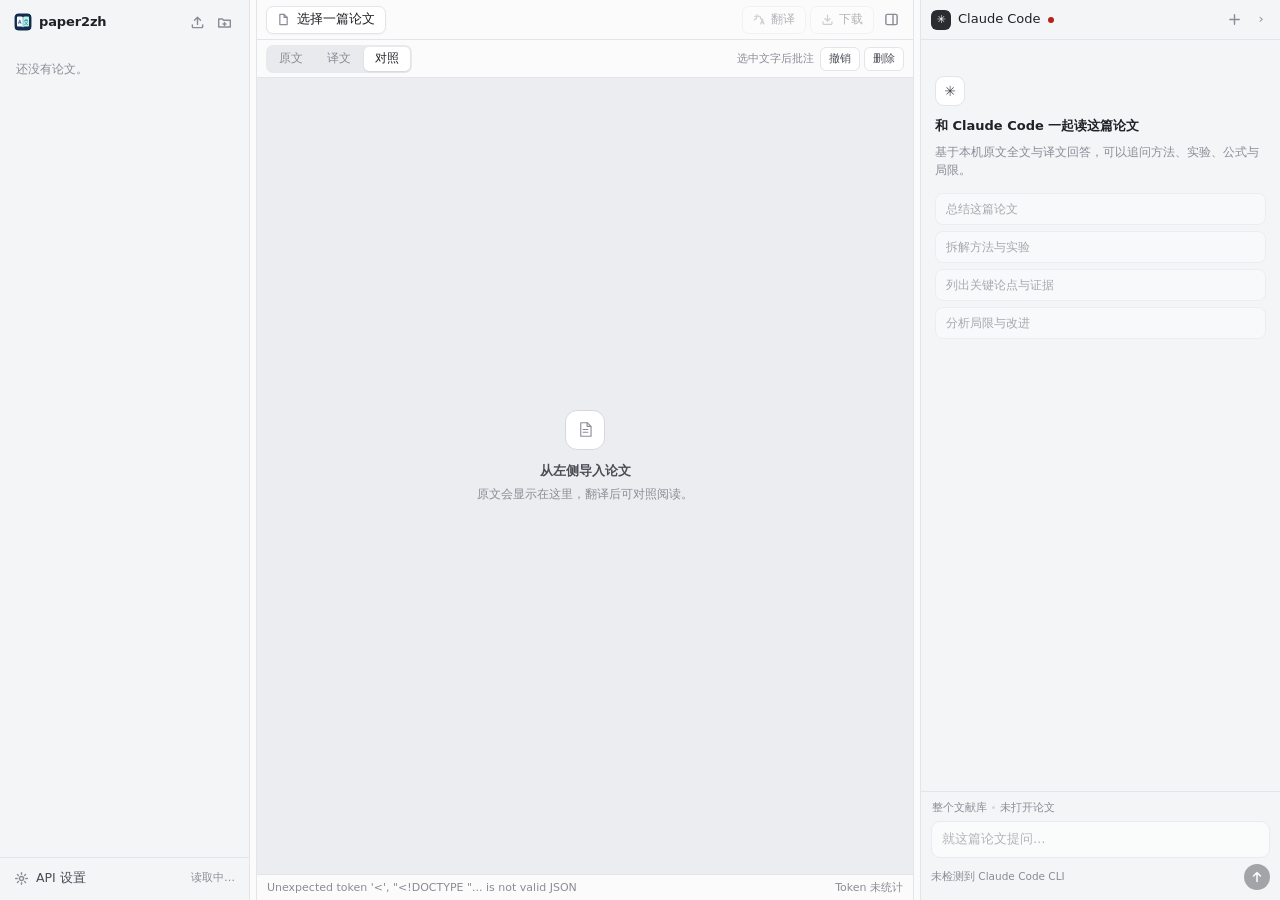
==== commit 7ac48677: "fix: let the library sidebar grow and keep the toolbar compact The sidebar was capped at 420px. Size" ====
--- a/static/index.html
+++ b/static/index.html
@@ -48,13 +48,17 @@
         <span class="title" id="title">选择一篇论文</span>
       </div>
       <div class="top-actions">
-        <button id="open-translate" class="btn" disabled>
+        <div class="selection-chip" id="selection-chip" hidden>
+          <span id="selection-count"></span>
+          <button type="button" id="selection-clear" title="取消选择">取消</button>
+        </div>
+        <button id="open-translate" class="btn" disabled title="翻译" aria-label="翻译">
           <svg viewBox="0 0 16 16" aria-hidden="true"><path d="M2 4h6M5 2v2c0 2-1.5 3.5-3.5 4.5M8.5 4c0 2 1.5 3.5 3.5 4.5"/><path d="m9.5 13.5 2-5 2 5M10.2 12h2.6"/></svg>
-          翻译
-        </button>
-        <button id="open-download" class="btn" disabled>
+          <span class="btn-label" id="translate-label">翻译</span>
+        </button>
+        <button id="open-download" class="btn" disabled title="下载" aria-label="下载">
           <svg viewBox="0 0 16 16" aria-hidden="true"><path d="M8 2.5v7.5M4.8 6.8 8 10l3.2-3.2M2.5 11v2a1 1 0 0 0 1 1h9a1 1 0 0 0 1-1v-2"/></svg>
-          下载
+          <span class="btn-label">下载</span>
         </button>
         <button class="icon-btn" id="toggle-agent" title="隐藏助手" aria-label="显示或隐藏助手">
           <svg viewBox="0 0 16 16" aria-hidden="true"><rect x="2" y="2.5" width="12" height="11" rx="1.5"/><path d="M9.6 2.5v11"/></svg>
@@ -77,6 +81,10 @@
     <div class="progress-wrap" id="progress-wrap" hidden>
       <div class="progress-copy"><span id="progress-stage">正在准备</span><span id="progress-value">处理中</span></div>
       <div class="progress-track"><div id="progress-fill"></div></div>
+    </div>
+    <div class="progress-wrap" id="batch-progress-wrap" hidden>
+      <div class="progress-copy"><span id="batch-progress-stage">批量翻译</span><span id="batch-progress-value"></span></div>
+      <div class="progress-track"><div id="batch-progress-fill"></div></div>
     </div>
     <div class="scroll" id="scroll">
       <div class="empty" id="empty">
@@ -162,7 +170,9 @@
     <button class="close" data-close="import-modal">×</button>
     <h2>导入论文</h2>
     <input type="file" accept=".pdf,application/pdf" id="file-input" multiple hidden>
+    <input type="file" id="folder-input" webkitdirectory directory multiple hidden>
     <button class="pick" id="pick-file">点击选择 PDF（最大 100 MB）</button>
+    <button class="pick pick-folder" id="pick-folder">选择文件夹，导入其中的全部 PDF</button>
     <div class="help" id="import-selection" aria-live="polite">未选择文件</div>
     <label class="field">导入后处理
       <select id="import-action">
@@ -190,6 +200,16 @@
     <div class="actions"><button data-close="import-modal">取消</button><button class="primary" id="submit-import">导入</button></div>
   </div>
 </div>
+<div class="backdrop" id="batch-translate-modal">
+  <div class="modal">
+    <button class="close" data-close="batch-translate-modal">×</button>
+    <h2>批量翻译</h2>
+    <p class="help" id="batch-translate-summary"></p>
+    <p class="help">按每批 3 篇执行全文翻译；已完成的会自动跳过。翻译会调用已配置的 API 并产生费用。</p>
+    <div class="msg" id="batch-translate-msg"></div>
+    <div class="actions"><button data-close="batch-translate-modal">取消</button><button class="primary" id="submit-batch-translate">开始翻译</button></div>
+  </div>
+</div>
 <div class="backdrop" id="translate-modal">
   <div class="modal">
     <button class="close" data-close="translate-modal">×</button>
--- a/static/workspace.css
+++ b/static/workspace.css
@@ -172,6 +172,10 @@
 .file.active .row-icon,.file.active .file-menu-trigger{color:color-mix(in srgb,var(--selected-ink) 72%,transparent)}
 .file.active:hover{background:var(--selected)}
 .file-row.dragging{opacity:.45}
+.file-row.selected{background:color-mix(in srgb,var(--brand) 10%,transparent)}
+.file-row.selected .file{color:var(--ink)}
+.file-row.selected:hover{background:color-mix(in srgb,var(--brand) 15%,transparent)}
+.file-row.selected .row-icon{color:var(--brand)}
 .status-dot{width:5px;height:5px;border-radius:50%;flex:none;margin-left:auto;background:var(--muted)}
 .status-dot.running{background:var(--warn);animation:pulse-dot 1.4s ease-in-out infinite}
 .status-dot.failed{background:var(--danger)}
@@ -225,7 +229,18 @@
 
 /* ------------------------------------------------------------------ main */
 
-main{grid-column:3;position:relative;min-width:0;min-height:0;display:flex;flex-direction:column;background:var(--bg)}
+main{grid-column:3;position:relative;min-width:0;min-height:0;display:flex;flex-direction:column;background:var(--bg);container-type:inline-size}
+@container (max-width:620px){
+  .btn{padding:0 8px}
+  .btn-label{display:none}
+  .annotation-hint{display:none}
+  .tabs button{padding:0 8px}
+}
+@container (max-width:430px){
+  .top-actions{gap:2px}
+  .tabs button{padding:0 6px;font-size:11px}
+  .annotate-controls .mini{padding:0 5px}
+}
 
 .top{flex:none;display:flex;align-items:center;gap:6px;height:40px;padding:0 9px;border-bottom:1px solid var(--line)}
 .menu{display:none}
@@ -237,6 +252,13 @@
 .tab-icon{width:13px;height:13px;flex:none;color:var(--muted)}
 .title{min-width:0;overflow:hidden;text-overflow:ellipsis;white-space:nowrap;font-size:13px;font-weight:500}
 .top-actions{margin-left:auto;display:flex;align-items:center;gap:4px}
+.selection-chip{
+  display:flex;align-items:center;gap:7px;height:28px;padding:0 8px 0 10px;
+  border:1px solid color-mix(in srgb,var(--brand) 32%,var(--line));border-radius:7px;
+  background:color-mix(in srgb,var(--brand) 8%,var(--panel));color:var(--ink-2);font-size:11.5px;
+}
+.selection-chip button{border:0;background:transparent;color:var(--brand);font-size:11.5px;padding:0}
+.selection-chip button:hover{text-decoration:underline}
 .btn{
   display:inline-flex;align-items:center;gap:5px;height:28px;padding:0 10px;
   border:1px solid var(--line);border-radius:7px;background:var(--panel);color:var(--ink-2);font-size:12px;
@@ -450,6 +472,14 @@
   background:var(--panel);color:var(--ink-2);font-size:12px;box-shadow:0 8px 24px rgba(12,15,22,.16);
 }
 .file-toast.error{color:var(--danger);border-color:color-mix(in srgb,var(--danger) 30%,var(--line))}
+body.file-drop-active::after{
+  content:"松开以导入 PDF";
+  position:fixed;inset:14px;z-index:80;display:grid;place-items:center;pointer-events:none;
+  border:2px dashed color-mix(in srgb,var(--brand) 62%,transparent);border-radius:14px;
+  background:color-mix(in srgb,var(--brand) 9%,transparent);
+  color:var(--brand);font-size:15px;font-weight:500;letter-spacing:.02em;
+  backdrop-filter:blur(1px);
+}
 
 .backdrop{
   display:none;position:fixed;inset:0;z-index:70;padding:18px;
@@ -478,6 +508,7 @@
   color:var(--ink-2);font-size:12.5px;text-align:center;
 }
 .pick:hover{border-color:color-mix(in srgb,var(--brand) 45%,var(--line-strong));color:var(--ink)}
+.pick-folder{min-height:38px;padding:9px 12px;margin-top:-2px;border-style:solid;background:var(--panel);font-size:12px}
 .actions{display:flex;justify-content:flex-end;gap:8px;margin-top:16px;flex-wrap:wrap}
 .actions button{height:30px;padding:0 12px;border:1px solid var(--line-strong);border-radius:7px;background:var(--panel);color:var(--ink-2);font-size:12px}
 .actions button:hover{background:var(--hover);color:var(--ink)}
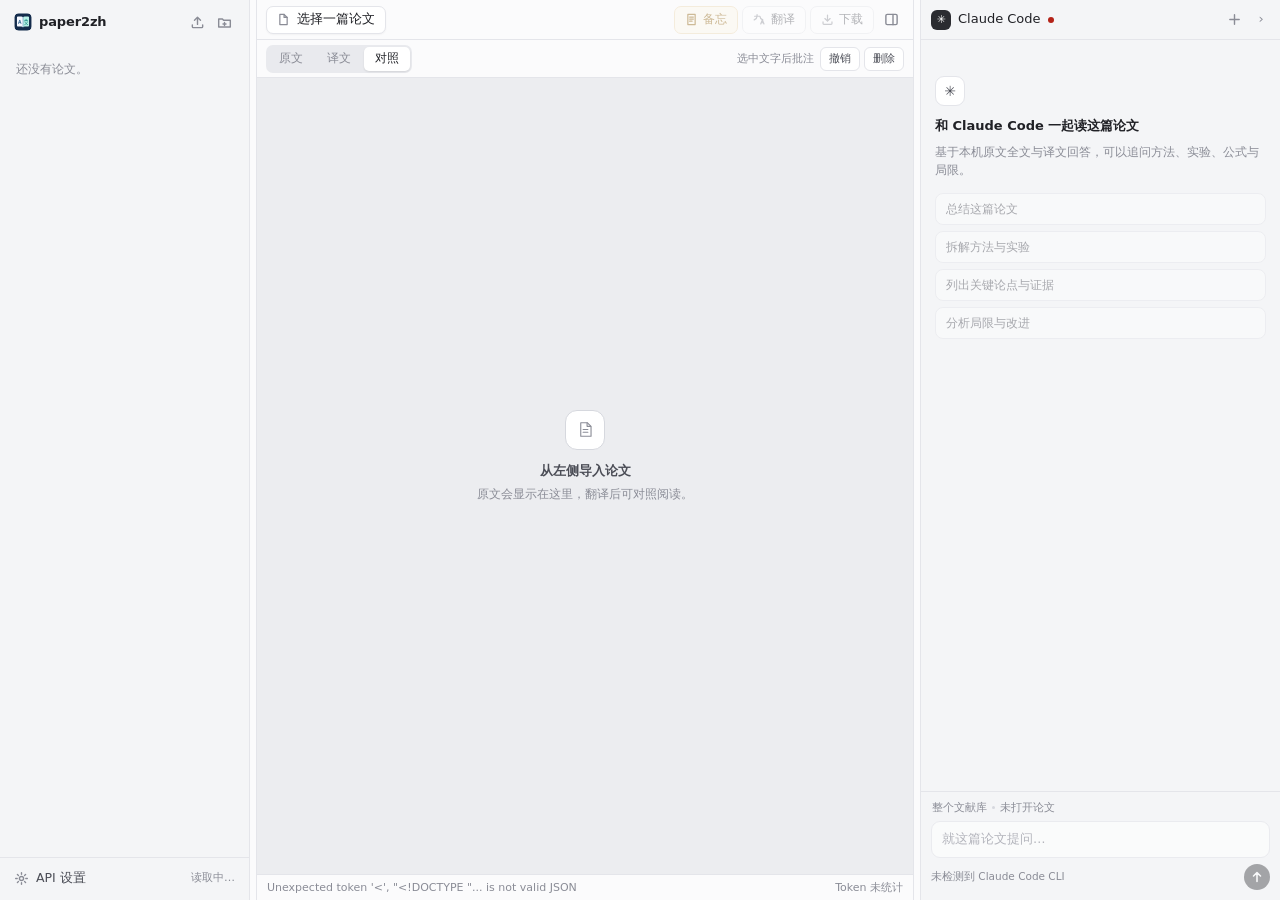
==== commit 6f291c80: "feat: add per-paper Markdown memos - add an amber Memo button and modal for the current paper, saved" ====
--- a/static/index.html
+++ b/static/index.html
@@ -52,6 +52,10 @@
           <span id="selection-count"></span>
           <button type="button" id="selection-clear" title="取消选择">取消</button>
         </div>
+        <button id="open-memo" class="btn memo-btn" disabled title="阅读备忘录" aria-label="阅读备忘录">
+          <svg viewBox="0 0 16 16" aria-hidden="true"><path d="M3.5 1.8h9v12.4h-9z"/><path d="M5.7 5h4.6M5.7 7.5h4.6M5.7 10h3"/></svg>
+          <span class="btn-label">备忘</span>
+        </button>
         <button id="open-translate" class="btn" disabled title="翻译" aria-label="翻译">
           <svg viewBox="0 0 16 16" aria-hidden="true"><path d="M2 4h6M5 2v2c0 2-1.5 3.5-3.5 4.5M8.5 4c0 2 1.5 3.5 3.5 4.5"/><path d="m9.5 13.5 2-5 2 5M10.2 12h2.6"/></svg>
           <span class="btn-label" id="translate-label">翻译</span>
@@ -200,6 +204,16 @@
     <div class="actions"><button data-close="import-modal">取消</button><button class="primary" id="submit-import">导入</button></div>
   </div>
 </div>
+<div class="backdrop" id="memo-modal">
+  <div class="modal memo-modal">
+    <button class="close" data-close="memo-modal">×</button>
+    <h2>阅读备忘录</h2>
+    <p class="help" id="memo-paper"></p>
+    <textarea id="memo-content" class="memo-editor" placeholder="记录这篇论文的要点、疑问或复现笔记…支持 Markdown。" aria-label="备忘录内容"></textarea>
+    <div class="memo-meta"><span class="msg" id="memo-status"></span><span class="memo-hint">Ctrl+Enter 保存</span></div>
+    <div class="actions"><button data-close="memo-modal">取消</button><button class="primary" id="save-memo">保存备忘录</button></div>
+  </div>
+</div>
 <div class="backdrop" id="batch-translate-modal">
   <div class="modal">
     <button class="close" data-close="batch-translate-modal">×</button>
--- a/static/workspace.css
+++ b/static/workspace.css
@@ -21,6 +21,10 @@
   --danger:#b42318;
   --ok:#15803d;
   --warn:#b45309;
+  --memo-ink:#8a5a00;
+  --memo-border:#ecd7ae;
+  --memo-bg:#fdf7ea;
+  --memo-hover:#fbf0d8;
   --radius:10px;
   --radius-sm:7px;
   --sidebar-width:250px;
@@ -50,6 +54,10 @@
     --danger:#ff6b6b;
     --ok:#4ade80;
     --warn:#fbbf24;
+    --memo-ink:#fbbf24;
+    --memo-border:rgba(251,191,36,.32);
+    --memo-bg:rgba(251,191,36,.1);
+    --memo-hover:rgba(251,191,36,.16);
   }
 }
 
@@ -268,6 +276,10 @@
 .btn:not(:disabled):hover{background:var(--hover);border-color:var(--line-strong);color:var(--ink)}
 .btn:not(:disabled):hover svg{color:var(--ink-2)}
 .btn:focus-visible{outline:2px solid color-mix(in srgb,var(--brand) 45%,transparent);outline-offset:1px}
+.memo-btn{color:var(--memo-ink);border-color:var(--memo-border);background:var(--memo-bg)}
+.memo-btn svg{color:var(--memo-ink)}
+.memo-btn:not(:disabled):hover{background:var(--memo-hover);border-color:color-mix(in srgb,var(--memo-ink) 45%,var(--memo-border));color:var(--memo-ink)}
+.memo-btn:not(:disabled):hover svg{color:var(--memo-ink)}
 
 .tools{flex:none;display:flex;align-items:center;gap:8px;height:38px;min-height:38px;padding:0 9px;border-bottom:1px solid var(--line)}
 .tabs{display:flex;align-items:center;gap:2px;padding:2px;border-radius:7px;background:var(--hover)}
@@ -493,6 +505,16 @@
   box-shadow:0 24px 60px rgba(10,12,18,.28);
 }
 .modal h2{margin:0 0 14px;font-size:15px;font-weight:600;letter-spacing:-.01em}
+.memo-modal{width:min(100%,680px)}
+.memo-editor{
+  display:block;width:100%;min-height:280px;max-height:56vh;resize:vertical;
+  padding:10px 12px;border:1px solid var(--line-strong);border-radius:8px;
+  background:var(--bg);color:var(--ink);font:13px/1.7 var(--font);outline:none;
+}
+.memo-editor:focus{border-color:color-mix(in srgb,var(--brand) 55%,var(--line));box-shadow:0 0 0 3px color-mix(in srgb,var(--brand) 12%,transparent)}
+.memo-meta{display:flex;align-items:center;justify-content:space-between;gap:12px;margin-top:6px;min-height:16px}
+.memo-meta .msg{min-height:0;margin:0}
+.memo-hint{flex:none;color:var(--muted);font-size:10.5px;white-space:nowrap}
 .modal .close{position:absolute;top:10px;right:10px;display:grid;place-items:center;width:24px;height:24px;padding:0;border:0;border-radius:6px;background:transparent;color:var(--muted);font-size:18px}
 .modal .close:hover{background:var(--hover);color:var(--ink)}
 .field{display:block;margin:0 0 11px;font-size:11.5px;color:var(--ink-2)}
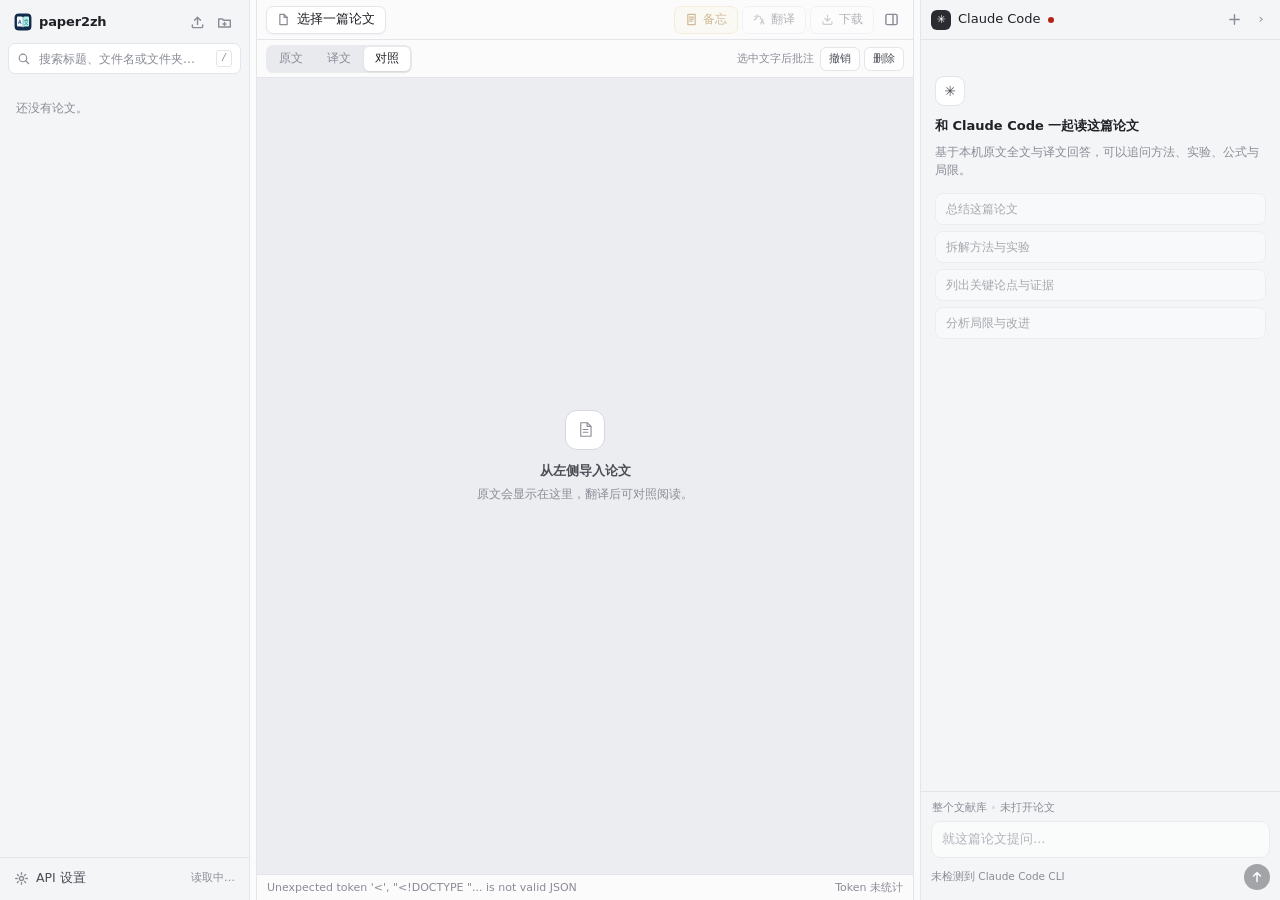
==== commit 7dc96abc: "feat: fuzzy library search and import into a folder - add a sidebar search box that fuzzy-matches ti" ====
--- a/static/index.html
+++ b/static/index.html
@@ -24,6 +24,12 @@
         </div>
       </div>
     </div>
+    <div class="side-search">
+      <svg viewBox="0 0 16 16" aria-hidden="true"><circle cx="6.8" cy="6.8" r="4.3"/><path d="m10 10 3.4 3.4"/></svg>
+      <input id="library-search" type="search" placeholder="搜索标题、文件名或文件夹…" autocomplete="off" spellcheck="false" aria-label="搜索文献库">
+      <button id="clear-search" class="search-clear" type="button" title="清除搜索" aria-label="清除搜索" hidden>×</button>
+      <kbd class="search-kbd" aria-hidden="true">/</kbd>
+    </div>
     <div class="side-body">
       <div class="files" id="files"><div class="files-empty">还没有论文。</div></div>
     </div>
@@ -178,6 +184,9 @@
     <button class="pick" id="pick-file">点击选择 PDF（最大 100 MB）</button>
     <button class="pick pick-folder" id="pick-folder">选择文件夹，导入其中的全部 PDF</button>
     <div class="help" id="import-selection" aria-live="polite">未选择文件</div>
+    <label class="field">导入到
+      <select id="import-folder"></select>
+    </label>
     <label class="field">导入后处理
       <select id="import-action">
         <option value="import">仅导入，稍后翻译</option>
--- a/static/workspace.css
+++ b/static/workspace.css
@@ -6,6 +6,8 @@
   --bg:#fbfbfc;
   --panel:#ffffff;
   --sidebar:#f4f5f7;
+  --folder-bg:color-mix(in srgb,var(--brand) 8%,var(--sidebar));
+  --folder-hover:color-mix(in srgb,var(--brand) 14%,var(--sidebar));
   --reader-bg:#ecedf0;
   --hover:#e9eaee;
   --pressed:#e1e2e7;
@@ -39,6 +41,8 @@
     --bg:#0f0f11;
     --panel:#19191c;
     --sidebar:#131315;
+  --folder-bg:color-mix(in srgb,var(--brand) 14%,var(--sidebar));
+  --folder-hover:color-mix(in srgb,var(--brand) 22%,var(--sidebar));
     --reader-bg:#0a0a0b;
     --hover:#232327;
     --pressed:#2a2a2f;
@@ -111,6 +115,20 @@
   border-right:1px solid var(--line);
 }
 .side-head{padding:7px 8px 4px;flex:none}
+.side-search{
+  display:flex;align-items:center;gap:6px;flex:none;
+  margin:2px 8px 6px;padding:0 8px;height:31px;
+  background:var(--panel);border:1px solid var(--line);border-radius:7px;
+}
+.side-search:focus-within{border-color:color-mix(in srgb,var(--brand) 50%,var(--line));box-shadow:0 0 0 2px color-mix(in srgb,var(--brand) 10%,transparent)}
+.side-search>svg{width:14px;height:14px;flex:none;color:var(--muted);fill:none;stroke:currentColor;stroke-width:1.3;stroke-linecap:round}
+.side-search input{flex:1;min-width:0;border:0;outline:0;background:transparent;color:var(--ink);font:12px var(--font)}
+.side-search input::placeholder{color:var(--muted)}
+.side-search input::-webkit-search-cancel-button{display:none}
+.search-clear{display:grid;place-items:center;width:18px;height:18px;flex:none;border:0;border-radius:4px;background:transparent;color:var(--muted);font-size:14px;line-height:1;cursor:pointer}
+.search-clear:hover{background:var(--hover);color:var(--ink)}
+.search-kbd{flex:none;padding:0 4px;border:1px solid var(--line);border-radius:3px;color:var(--muted);font:10px var(--mono);line-height:15px}
+.side-search:focus-within .search-kbd{display:none}
 .vault-row{display:flex;align-items:center;gap:6px;height:30px;padding:0 4px 0 6px}
 .brand{display:flex;align-items:center;gap:7px;min-width:0;font-size:13px;font-weight:600;letter-spacing:-.01em}
 .brand-icon{width:18px;height:18px;border-radius:5px;flex:none}
@@ -139,7 +157,9 @@
 .library-root-drop .root-count{margin-left:auto;font-size:11px;font-weight:400;color:var(--muted);font-variant-numeric:tabular-nums}
 
 .folder-row,.file-row{display:flex;align-items:center;min-width:0;border-radius:6px}
-.folder-row:hover,.file-row:hover{background:var(--hover)}
+.folder-row{background:var(--folder-bg)}
+.folder-row:hover{background:var(--folder-hover)}
+.file-row:hover{background:var(--hover)}
 .folder-row.drop-target,.library-root-drop.drop-target{
   background:color-mix(in srgb,var(--brand) 12%,transparent);
   border-color:color-mix(in srgb,var(--brand) 45%,transparent);
